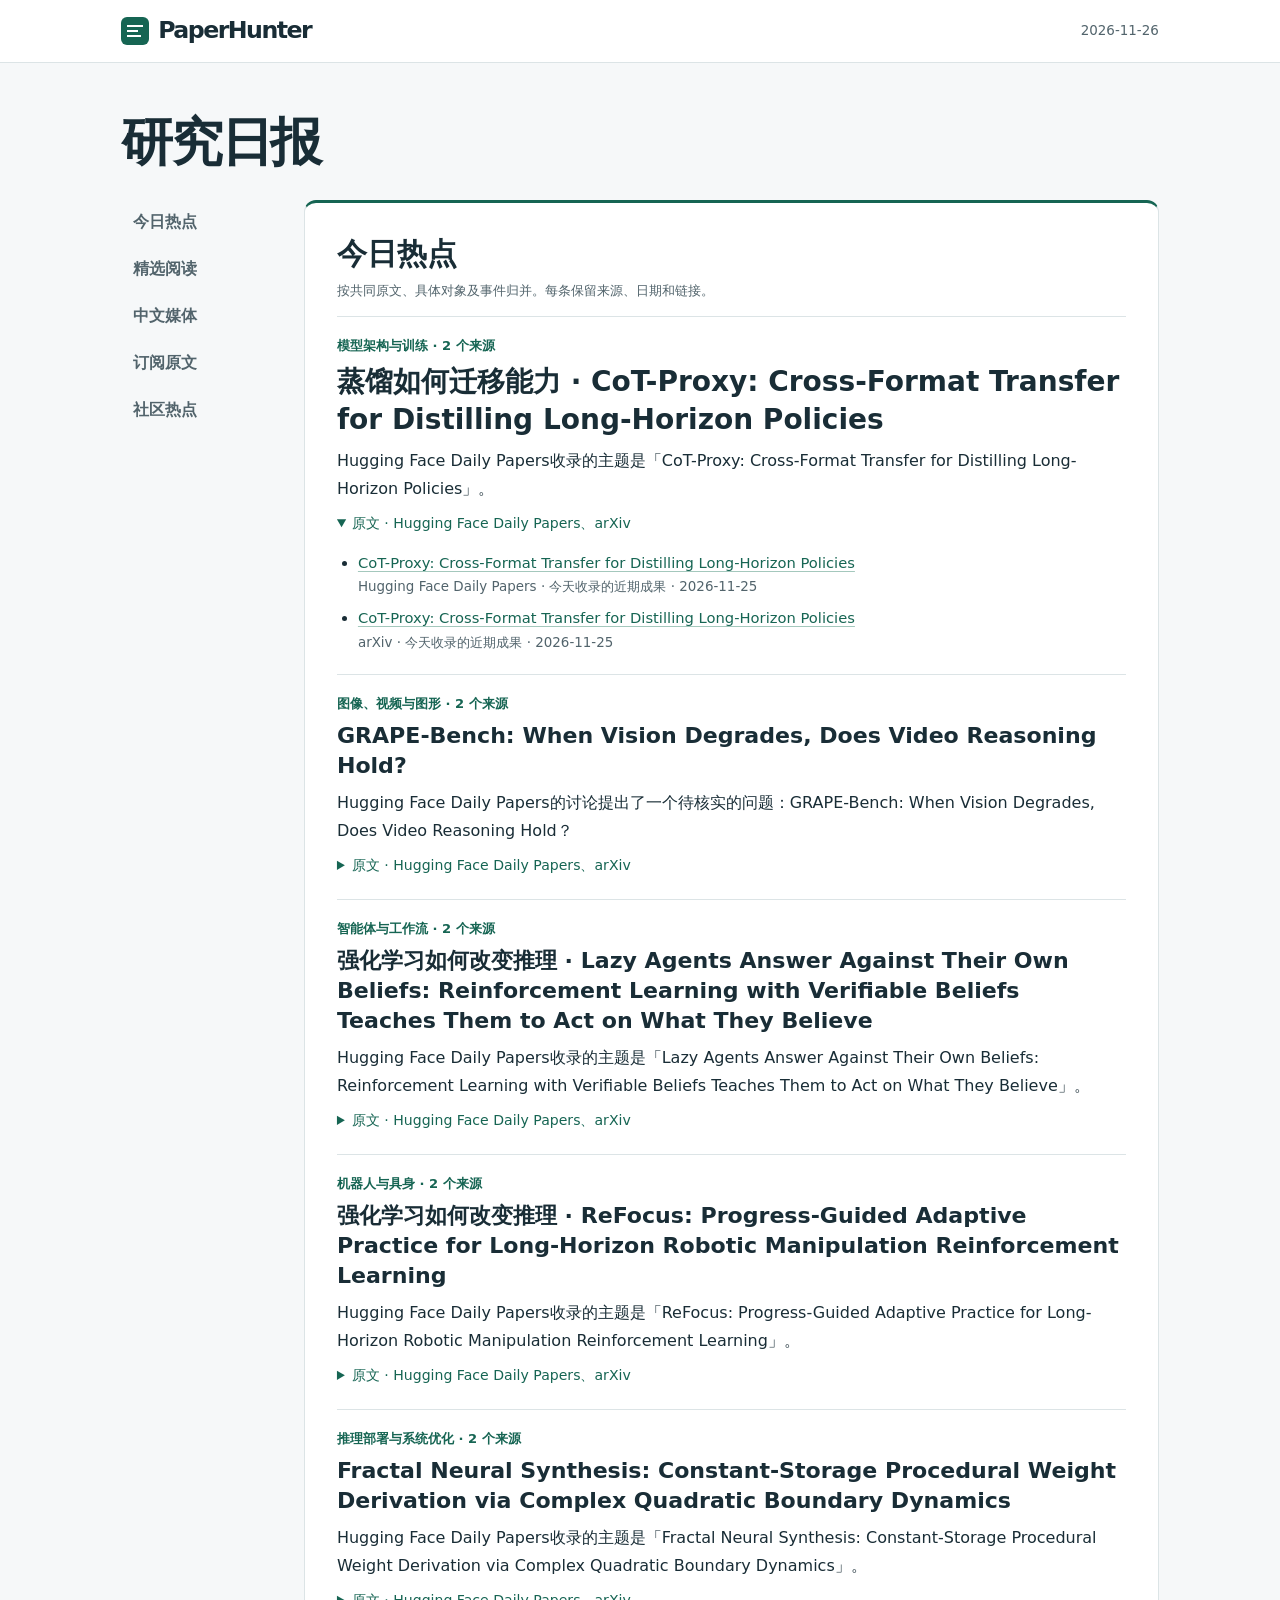
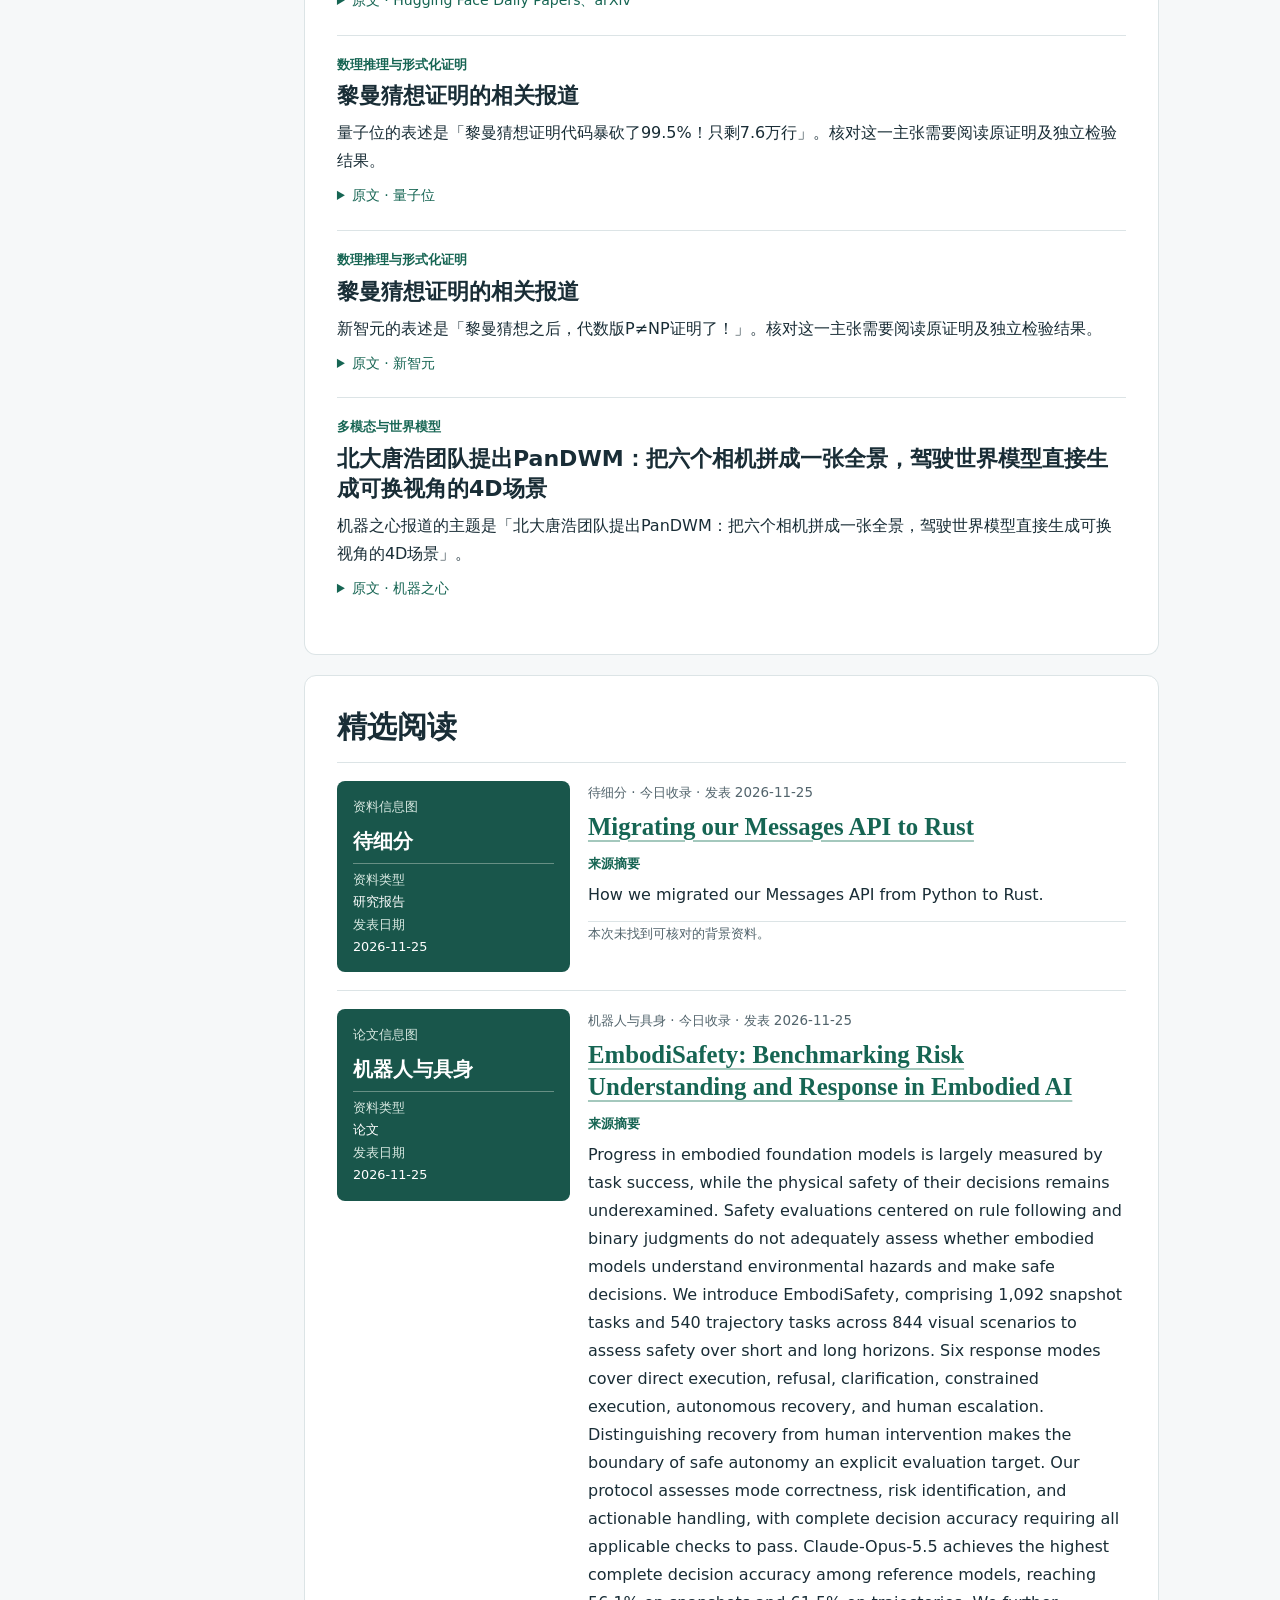
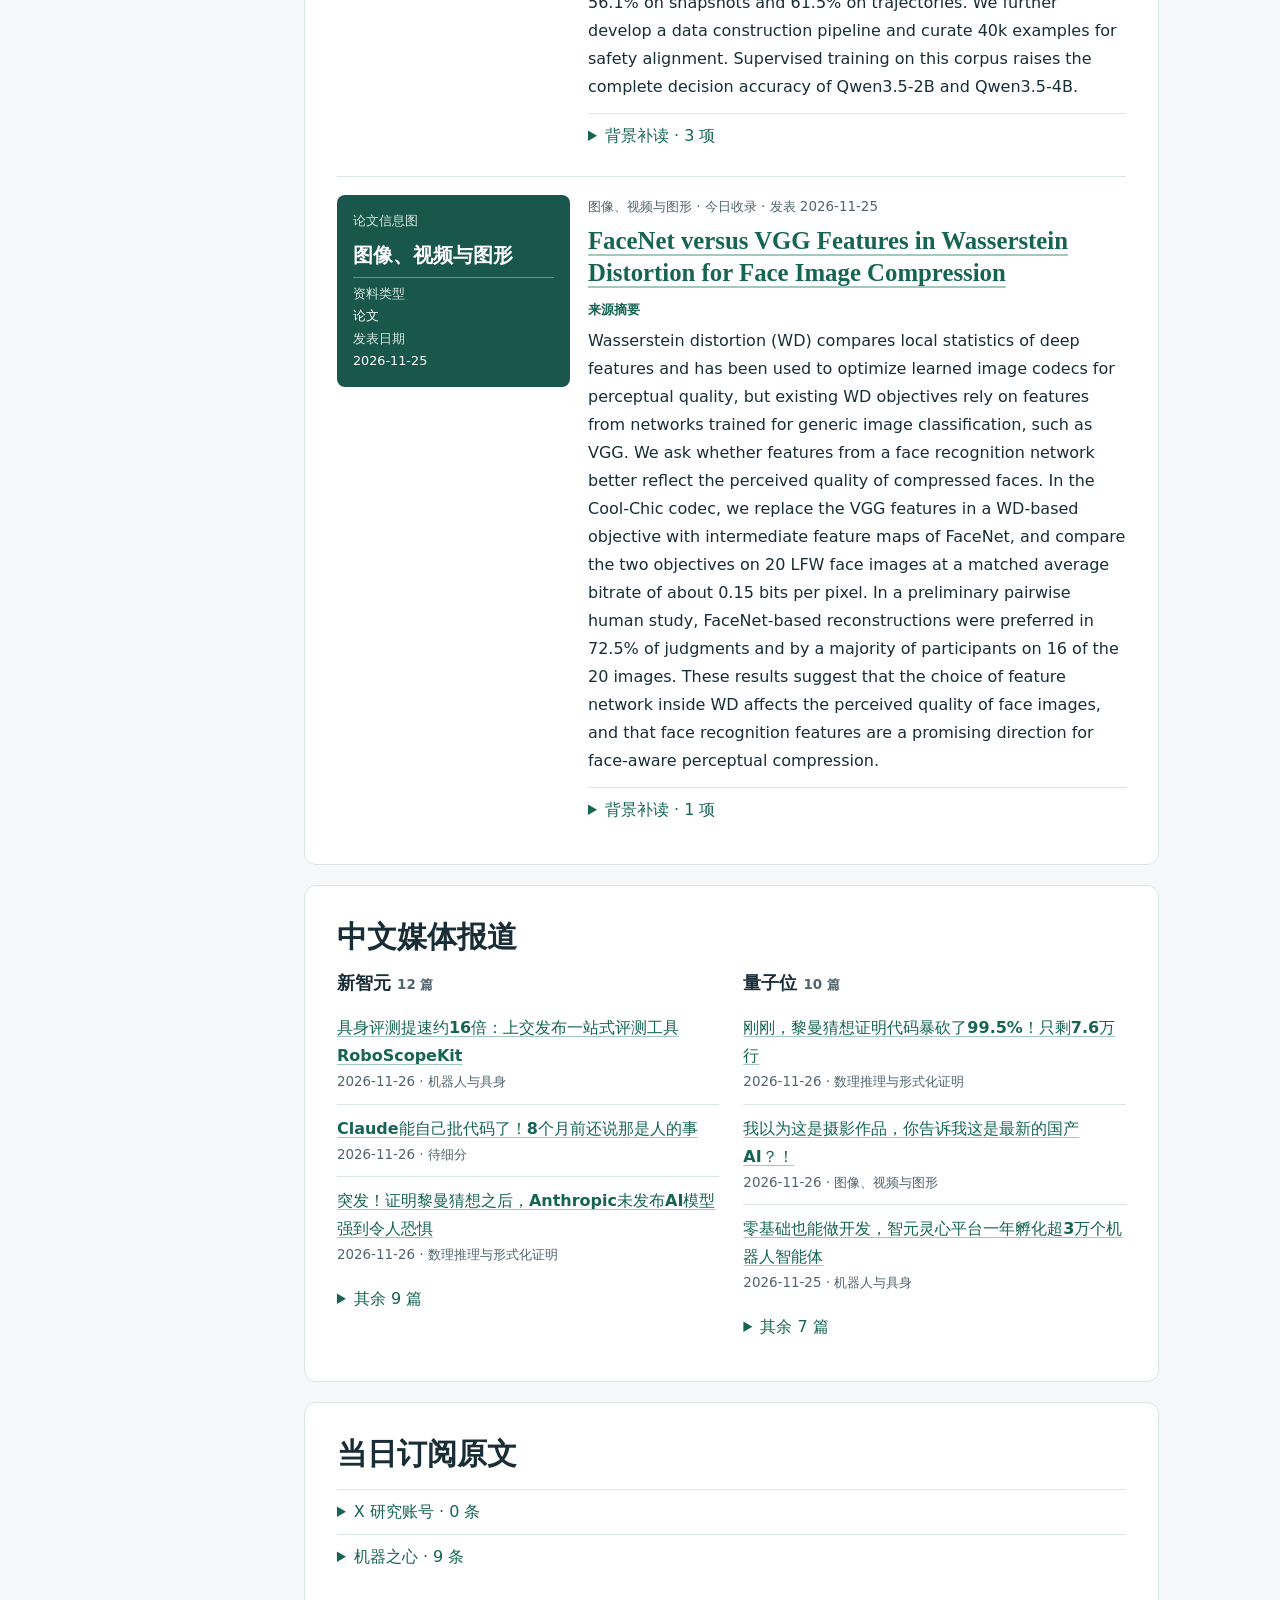
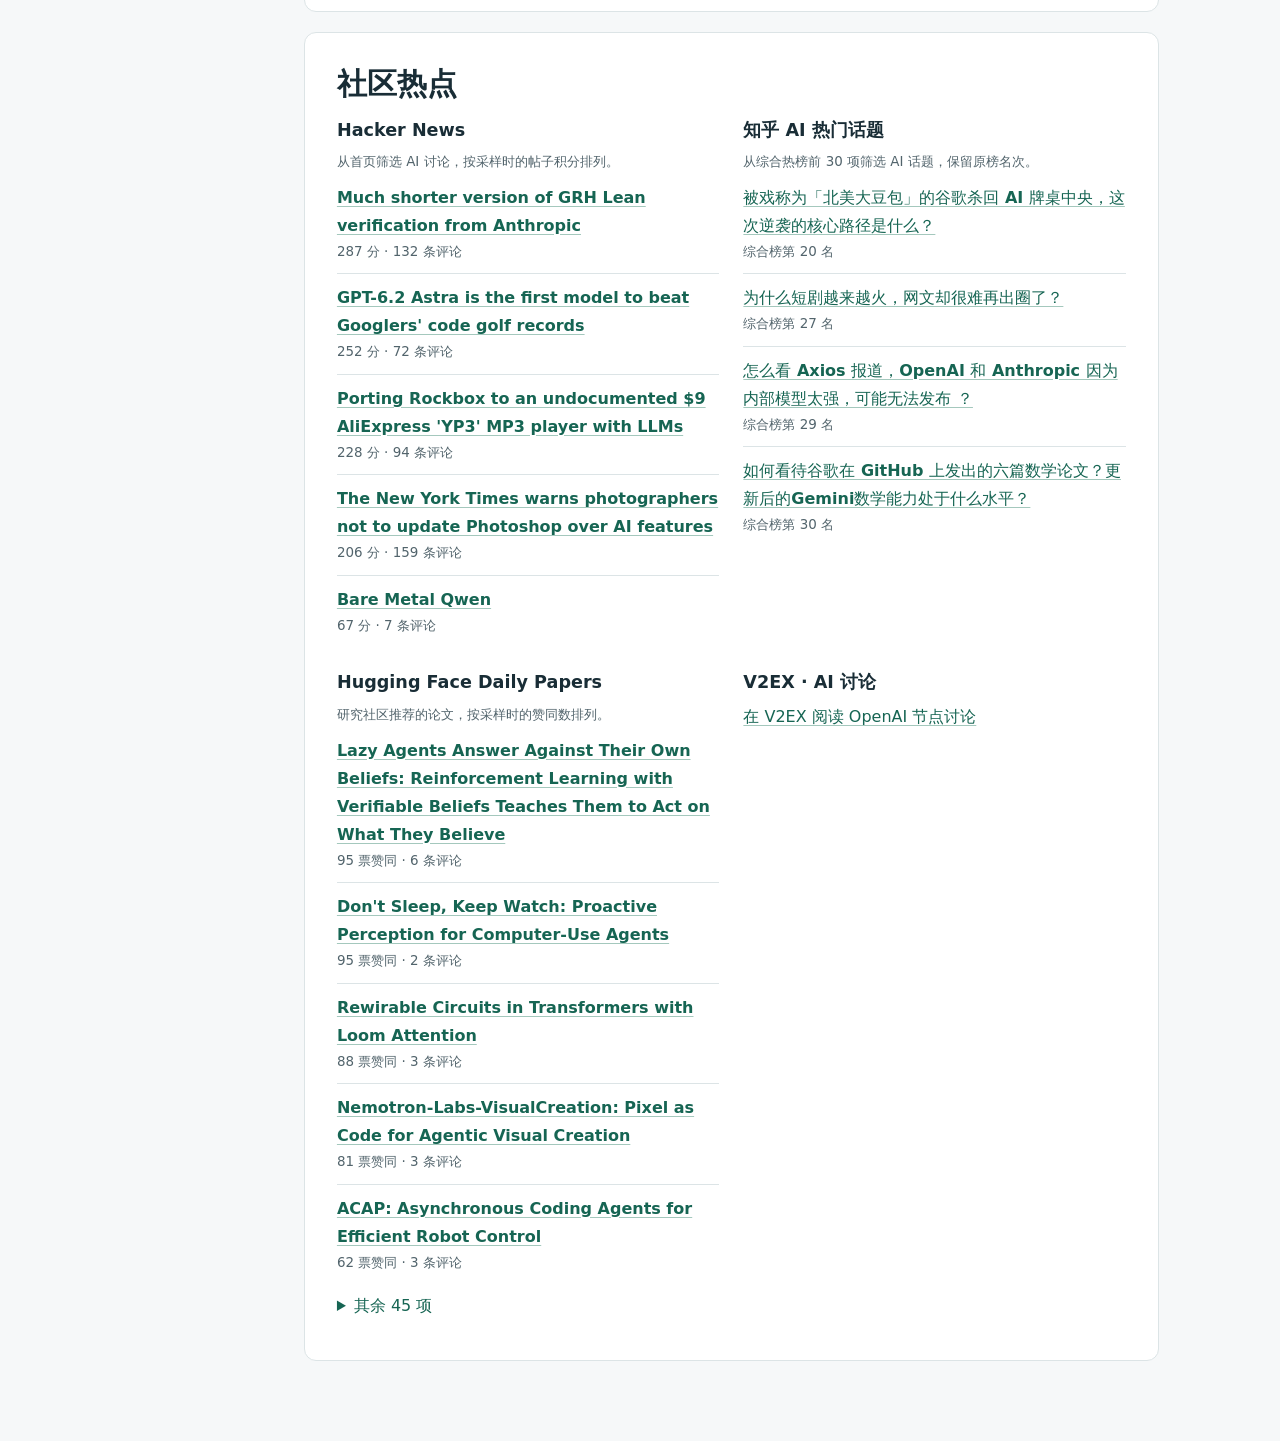
==== daily/2026-11-26.html @ a47c1499 "Publish PaperHunter research digest for 2026-11-26" ====
<!doctype html><html lang="zh-CN"><head><meta charset="utf-8">
<meta name="viewport" content="width=device-width,initial-scale=1"><meta name="paperhunter-edition" content="public-reader">
<meta name="referrer" content="no-referrer"><title>PaperHunter · 2026-11-26</title>
<style>
:root {
  color-scheme: light;
  --ink: #192d36;
  --muted: #52646c;
  --accent: #166553;
  --wash: #e5f3ed;
  --page: #f6f8f9;
  --line: #dce4e6;
  --serif: "Baskervville", Georgia, "Songti SC", SimSun, serif;
}
* { box-sizing: border-box; }
body { margin: 0; background: var(--page); color: var(--ink); font: 1rem/1.75 "DM Sans", system-ui, "Microsoft YaHei", sans-serif; }
.wrap { max-width: 1140px; margin: auto; padding-inline: clamp(16px,4vw,52px); }
.mast { background: #fff; border-bottom: 1px solid var(--line); }
.mast .wrap { display: flex; align-items: center; justify-content: space-between; gap: 14px; min-height: 62px; }
.mast b { display: flex; align-items: center; gap: 9px; font-size: 1.48rem; letter-spacing: -.065em; }
.mast b::before { content: ""; width: 28px; height: 28px; background:
  linear-gradient(white,white) 6px 8px/16px 2px no-repeat,
  linear-gradient(white,white) 6px 13px/11px 2px no-repeat,
  linear-gradient(white,white) 6px 18px/14px 2px no-repeat, var(--accent); border-radius: 6px; }
.mast time, .meta, figcaption { color: var(--muted); font-size: .84rem; }
.mast time { font-variant-numeric: tabular-nums; }
h1, h2, h3, p, figure, dl, dd { margin: 0; }
h1, h2, h3 { line-height: 1.35; overflow-wrap: anywhere; }
h1, h2 { font-family: var(--serif); }
h1 { margin-block: clamp(22px,3.5vw,46px) 22px; font-size: clamp(2.05rem,4.3vw,3.25rem); letter-spacing: -.045em; }
h2 { font-size: clamp(1.38rem,2.5vw,1.85rem); margin-bottom: 14px; }
h3 { font-size: 1.1rem; margin-bottom: 8px; }
a { color: var(--accent); text-decoration-color: #a4c8bd; text-underline-offset: .2em; overflow-wrap: anywhere; }
a:hover { color: #0d4639; text-decoration-color: currentColor; }
:focus-visible { outline: 3px solid var(--accent); outline-offset: 3px; }
.edition-layout { display: grid; grid-template-columns: 9.5rem minmax(0,1fr); gap: clamp(14px,2.4vw,32px); align-items: start; padding-bottom: 60px; }
nav { display: grid; position: sticky; top: 18px; gap: 3px; }
nav a { border-radius: 6px; color: var(--muted); padding: 8px 12px; text-decoration: none; font-weight: 600; }
nav a:hover, nav a:focus-visible { background: var(--wash); color: var(--accent); }
.edition-body { min-width: 0; }
section { margin-bottom: 20px; border: 1px solid var(--line); border-radius: 12px; background: #fff; padding: clamp(18px,3vw,32px); scroll-margin-top: 14px; }
.overview { border-top: 3px solid var(--accent); }
.overview > h2 { margin-bottom: 4px; }
.topic { border-top: 1px solid var(--line); padding-block: 18px 14px; }
.topic:first-of-type { margin-top: 14px; }
.topic h3 { font-size: clamp(1.10rem,2vw,1.38rem); }
.topic:first-of-type h3 { font-size: clamp(1.28rem,2.5vw,1.75rem); }
.topic-meta, .cap { color: var(--accent); font-size: .82rem; font-weight: 650; margin-bottom: 5px; }
.topic > p, .body { overflow-wrap: anywhere; }
.body { white-space: pre-line; }
details summary { color: var(--accent); cursor: pointer; padding: 8px 0; }
.event-originals summary { font-size: .88rem; }
.citations, .reading-guide ul { margin: 4px 0 0; padding-left: 21px; font-size: .92rem; }
.citations li { margin-block: 6px; }
.citations .meta, .channels li .meta, .press li .meta { display: block; }
.reference { font-size: .85em; font-weight: 650; }
.citations li:target { background: var(--wash); }
.analysis { background: #f0f7f4; padding: 16px 20px; border-radius: 8px; margin-top: 16px; }
.analysis .citations { border-top: 1px solid #d3e2db; margin-top: 12px; padding-top: 6px; }
.pick { display: grid; grid-template-columns: minmax(100px,.65fr) minmax(0,1.5fr); align-items: start; gap: 18px; padding-block: 18px; border-top: 1px solid var(--line); }
.pick:last-child { padding-bottom: 0; }
.pick h3 { font: 650 clamp(1.15rem,2.2vw,1.55rem)/1.3 var(--serif); margin: 6px 0 10px; }
.cover img { display: block; width: 100%; height: auto; max-height: 250px; object-fit: contain; background: var(--page); border-radius: 7px; }
.cover figcaption { margin-top: 4px; }
.fact-sheet { color: white; background: #19564b; padding: 14px 16px; border-radius: 8px; }
.fact-sheet strong { display: block; font-size: 1.25rem; line-height: 1.4; margin: 8px 0; }
.fact-sheet dl { border-top: 1px solid #678f84; padding-top: 5px; font-size: .8rem; }
.fact-sheet figcaption, .fact-sheet dt { color: #d7e8e1; }
.channels { display: grid; grid-template-columns: repeat(2,minmax(0,1fr)); gap: 24px; }
.channels ul, .press > details > ul { list-style: none; margin: 0; padding: 0; }
.channels li, .press > details li { padding: 10px 0; overflow-wrap: anywhere; border-bottom: 1px solid var(--line); }
.channels li:last-child, .press > details li:last-child { border: 0; }
.channels li a, .press > details li a { font-weight: 550; }
.press > details { border-top: 1px solid var(--line); }
.reading-guide, .guide-empty { border-top: 1px solid var(--line); margin-top: 12px; }
.reading-guide li p { color: var(--muted); }
@media (max-width: 760px) {
  .mast .wrap { min-height: 54px; }
  .edition-layout { display: block; }
  nav { position: static; display: flex; flex-wrap: wrap; gap: 1px 7px; margin-bottom: 16px; border-block: 1px solid var(--line); }
  nav a { padding: 10px 4px; font-size: .875rem; }
  section { margin-bottom: 14px; }
}
@media (max-width: 570px) {
  .pick, .channels { grid-template-columns: minmax(0,1fr); gap: 14px; }
  .pick { padding: 16px 0; }
  .event-originals summary, .press summary, .channels summary { padding-block: 11px; }
}
@media print {
  body, section { background: white; }
  nav { display: none; }
  .wrap { max-width: none; padding: 0; }
  .edition-layout { display: block; }
  section { border: 0; padding: 0; }
  .pick, .topic { break-inside: avoid; }
}
</style></head><body><header class="mast"><div class="wrap"><b>PaperHunter</b>
<time datetime="2026-11-26">2026-11-26</time></div></header>
<main class="wrap"><h1>研究日报</h1>
<div class="edition-layout"><nav aria-label="本期目录"><a href="#events">今日热点</a><a href="#picks">精选阅读</a><a href="#press">中文媒体</a><a href="#subscriptions">订阅原文</a><a href="#community">社区热点</a></nav><div class="edition-body">
<section class="overview" id="events"><h2>今日热点</h2><p class="meta">按共同原文、具体对象及事件归并。每条保留来源、日期和链接。</p><article class="topic"><p class="topic-meta">模型架构与训练 · 2 个来源</p><h3>蒸馏如何迁移能力 · CoT-Proxy: Cross-Format Transfer for Distilling Long-Horizon Policies</h3><p>Hugging Face Daily Papers收录的主题是「CoT-Proxy: Cross-Format Transfer for Distilling Long-Horizon Policies」。</p><details class="event-originals" open><summary>原文 · Hugging Face Daily Papers、arXiv</summary><ul class="citations"><li><a href="https://huggingface.co/papers/2611.33148" rel="noreferrer">CoT-Proxy: Cross-Format Transfer for Distilling Long-Horizon Policies</a> <span class="meta">Hugging Face Daily Papers · 今天收录的近期成果 · 2026-11-25</span></li><li><a href="https://arxiv.org/abs/2611.33148" rel="noreferrer">CoT-Proxy: Cross-Format Transfer for Distilling Long-Horizon Policies</a> <span class="meta">arXiv · 今天收录的近期成果 · 2026-11-25</span></li></ul></details></article><article class="topic"><p class="topic-meta">图像、视频与图形 · 2 个来源</p><h3>GRAPE-Bench: When Vision Degrades, Does Video Reasoning Hold?</h3><p>Hugging Face Daily Papers的讨论提出了一个待核实的问题：GRAPE-Bench: When Vision Degrades, Does Video Reasoning Hold？</p><details class="event-originals"><summary>原文 · Hugging Face Daily Papers、arXiv</summary><ul class="citations"><li><a href="https://huggingface.co/papers/2611.33020" rel="noreferrer">GRAPE-Bench: When Vision Degrades, Does Video Reasoning Hold?</a> <span class="meta">Hugging Face Daily Papers · 今天收录的近期成果 · 2026-11-25</span></li><li><a href="https://arxiv.org/abs/2611.33020" rel="noreferrer">GRAPE-Bench: When Vision Degrades, Does Video Reasoning Hold?</a> <span class="meta">arXiv · 今天收录的近期成果 · 2026-11-25</span></li></ul></details></article><article class="topic"><p class="topic-meta">智能体与工作流 · 2 个来源</p><h3>强化学习如何改变推理 · Lazy Agents Answer Against Their Own Beliefs: Reinforcement Learning with Verifiable Beliefs Teaches Them to Act on What They Believe</h3><p>Hugging Face Daily Papers收录的主题是「Lazy Agents Answer Against Their Own Beliefs: Reinforcement Learning with Verifiable Beliefs Teaches Them to Act on What They Believe」。</p><details class="event-originals"><summary>原文 · Hugging Face Daily Papers、arXiv</summary><ul class="citations"><li><a href="https://huggingface.co/papers/2611.32884" rel="noreferrer">Lazy Agents Answer Against Their Own Beliefs: Reinforcement Learning with Verifiable Beliefs Teaches Them to Act on What They Believe</a> <span class="meta">Hugging Face Daily Papers · 今天收录的近期成果 · 2026-11-25</span></li><li><a href="https://arxiv.org/abs/2611.32884" rel="noreferrer">Lazy Agents Answer Against Their Own Beliefs: Reinforcement Learning with Verifiable Beliefs Teaches Them to Act on What They Believe</a> <span class="meta">arXiv · 今天收录的近期成果 · 2026-11-25</span></li></ul></details></article><article class="topic"><p class="topic-meta">机器人与具身 · 2 个来源</p><h3>强化学习如何改变推理 · ReFocus: Progress-Guided Adaptive Practice for Long-Horizon Robotic Manipulation Reinforcement Learning</h3><p>Hugging Face Daily Papers收录的主题是「ReFocus: Progress-Guided Adaptive Practice for Long-Horizon Robotic Manipulation Reinforcement Learning」。</p><details class="event-originals"><summary>原文 · Hugging Face Daily Papers、arXiv</summary><ul class="citations"><li><a href="https://huggingface.co/papers/2611.32639" rel="noreferrer">ReFocus: Progress-Guided Adaptive Practice for Long-Horizon Robotic Manipulation Reinforcement Learning</a> <span class="meta">Hugging Face Daily Papers · 今天收录的近期成果 · 2026-11-25</span></li><li><a href="https://arxiv.org/abs/2611.32639" rel="noreferrer">ReFocus: Progress-Guided Adaptive Practice for Long-Horizon Robotic Manipulation Reinforcement Learning</a> <span class="meta">arXiv · 今天收录的近期成果 · 2026-11-25</span></li></ul></details></article><article class="topic"><p class="topic-meta">推理部署与系统优化 · 2 个来源</p><h3>Fractal Neural Synthesis: Constant-Storage Procedural Weight Derivation via Complex Quadratic Boundary Dynamics</h3><p>Hugging Face Daily Papers收录的主题是「Fractal Neural Synthesis: Constant-Storage Procedural Weight Derivation via Complex Quadratic Boundary Dynamics」。</p><details class="event-originals"><summary>原文 · Hugging Face Daily Papers、arXiv</summary><ul class="citations"><li><a href="https://huggingface.co/papers/2611.32393" rel="noreferrer">Fractal Neural Synthesis: Constant-Storage Procedural Weight Derivation via Complex Quadratic Boundary Dynamics</a> <span class="meta">Hugging Face Daily Papers · 今天收录的近期成果 · 2026-11-25</span></li><li><a href="https://arxiv.org/abs/2611.32393" rel="noreferrer">Fractal Neural Synthesis: Constant-Storage Procedural Weight Derivation via Complex Quadratic Boundary Dynamics</a> <span class="meta">arXiv · 今天收录的近期成果 · 2026-11-25</span></li></ul></details></article><article class="topic"><p class="topic-meta">数理推理与形式化证明</p><h3>黎曼猜想证明的相关报道</h3><p>量子位的表述是「黎曼猜想证明代码暴砍了99.5%！只剩7.6万行」。核对这一主张需要阅读原证明及独立检验结果。</p><details class="event-originals"><summary>原文 · 量子位</summary><ul class="citations"><li><a href="https://www.qbitai.com/2026/11/512819.html" rel="noreferrer">刚刚，黎曼猜想证明代码暴砍了99.5%！只剩7.6万行</a> <span class="meta">量子位 · 官网 RSS · 今天收录的近期报道 · 2026-11-26</span></li></ul></details></article><article class="topic"><p class="topic-meta">数理推理与形式化证明</p><h3>黎曼猜想证明的相关报道</h3><p>新智元的表述是「黎曼猜想之后，代数版P≠NP证明了！」。核对这一主张需要阅读原证明及独立检验结果。</p><details class="event-originals"><summary>原文 · 新智元</summary><ul class="citations"><li><a href="https://aiera.com.cn/asi-post.html?id=125372" rel="noreferrer">黎曼猜想之后，代数版P≠NP证明了！</a> <span class="meta">新智元 · 官网 RSS · 今天收录的近期报道 · 2026-11-26</span></li><li><a href="https://aiera.com.cn/asi-post.html?id=125356" rel="noreferrer">突发！证明黎曼猜想之后，Anthropic未发布AI模型强到令人恐惧</a> <span class="meta">新智元 · 官网 RSS · 今天收录的近期报道 · 2026-11-26</span></li></ul></details></article><article class="topic"><p class="topic-meta">多模态与世界模型</p><h3>北大唐浩团队提出PanDWM：把六个相机拼成一张全景，驾驶世界模型直接生成可换视角的4D场景</h3><p>机器之心报道的主题是「北大唐浩团队提出PanDWM：把六个相机拼成一张全景，驾驶世界模型直接生成可换视角的4D场景」。</p><details class="event-originals"><summary>原文 · 机器之心</summary><ul class="citations"><li><a href="https://www.jiqizhixin.com/articles/2026-11-25-9" rel="noreferrer">北大唐浩团队提出PanDWM：把六个相机拼成一张全景，驾驶世界模型直接生成可换视角的4D场景</a> <span class="meta">机器之心 · 官方 RSS · 今天采到的订阅 · 2026-11-25</span></li></ul></details></article></section><section class="picks" id="picks"><h2>精选阅读</h2><article class="pick"><figure class="fact-sheet"><figcaption>资料信息图</figcaption><strong>待细分</strong><dl><dt>资料类型</dt><dd>研究报告</dd><dt>发表日期</dt><dd>2026-11-25</dd></dl></figure><div><p class="meta">待细分 · 今日收录 · 发表 2026-11-25</p><h3><a href="https://www.anthropic.com/research/migrating-api-to-rust" rel="noreferrer">Migrating our Messages API to Rust</a></h3><p class="cap">来源摘要</p><p class="body">How we migrated our Messages API from Python to Rust.</p><p class="meta guide-empty">本次未找到可核对的背景资料。</p></div></article><article class="pick"><figure class="fact-sheet"><figcaption>论文信息图</figcaption><strong>机器人与具身</strong><dl><dt>资料类型</dt><dd>论文</dd><dt>发表日期</dt><dd>2026-11-25</dd></dl></figure><div><p class="meta">机器人与具身 · 今日收录 · 发表 2026-11-25</p><h3><a href="https://arxiv.org/abs/2611.33054" rel="noreferrer">EmbodiSafety: Benchmarking Risk Understanding and Response in Embodied AI</a></h3><p class="cap">来源摘要</p><p class="body">Progress in embodied foundation models is largely measured by task success, while the physical safety of their decisions remains underexamined. Safety evaluations centered on rule following and binary judgments do not adequately assess whether embodied models understand environmental hazards and make safe decisions. We introduce EmbodiSafety, comprising 1,092 snapshot tasks and 540 trajectory tasks across 844 visual scenarios to assess safety over short and long horizons. Six response modes cover direct execution, refusal, clarification, constrained execution, autonomous recovery, and human escalation. Distinguishing recovery from human intervention makes the boundary of safe autonomy an explicit evaluation target. Our protocol assesses mode correctness, risk identification, and actionable handling, with complete decision accuracy requiring all applicable checks to pass. Claude-Opus-5.5 achieves the highest complete decision accuracy among reference models, reaching 56.1% on snapshots and 61.5% on trajectories. We further develop a data construction pipeline and curate 40k examples for safety alignment. Supervised training on this corpus raises the complete decision accuracy of Qwen3.5-2B and Qwen3.5-4B.</p><details class="reading-guide"><summary>背景补读 · 3 项</summary><p>先从原文明确列出的资料读起。可用相同的研究问题对照其任务、方法和评测条件，再回到当前条目。</p><ul><li><span class="meta">原文参考 · arXiv · 原文文献表</span><br><a href="https://arxiv.org/abs/2603.14367" rel="noreferrer">HomeGuard: VLM-based embodied safeguard for identifying contextual risk in household task</a><p>作者在参考文献 [13] 中列出了这项工作。它与本文共同讨论embodied、risk，可对照两篇所用任务和评测条件。</p></li><li><span class="meta">原文参考 · arXiv · 原文文献表</span><br><a href="https://arxiv.org/abs/2509.25885" rel="noreferrer">SafeMind: benchmarking and mitigating safety risks in embodied LLM agents</a><p>作者在参考文献 [3] 中列出了这项工作。它与本文共同讨论benchmarking、embodied，可对照两篇所用任务和评测条件。</p></li><li><span class="meta">原文参考 · arXiv · 原文文献表</span><br><a href="https://arxiv.org/abs/2509.23690" rel="noreferrer">HomeSafeBench: benchmarking embodied vision-language models in free-exploration home safety inspection</a><p>作者在参考文献 [26] 中列出了这项工作。它与本文共同讨论benchmarking、embodied，可对照两篇所用任务和评测条件。</p></li></ul></details></div></article><article class="pick"><figure class="fact-sheet"><figcaption>论文信息图</figcaption><strong>图像、视频与图形</strong><dl><dt>资料类型</dt><dd>论文</dd><dt>发表日期</dt><dd>2026-11-25</dd></dl></figure><div><p class="meta">图像、视频与图形 · 今日收录 · 发表 2026-11-25</p><h3><a href="https://arxiv.org/abs/2611.32220" rel="noreferrer">FaceNet versus VGG Features in Wasserstein Distortion for Face Image Compression</a></h3><p class="cap">来源摘要</p><p class="body">Wasserstein distortion (WD) compares local statistics of deep features and has been used to optimize learned image codecs for perceptual quality, but existing WD objectives rely on features from networks trained for generic image classification, such as VGG. We ask whether features from a face recognition network better reflect the perceived quality of compressed faces. In the Cool-Chic codec, we replace the VGG features in a WD-based objective with intermediate feature maps of FaceNet, and compare the two objectives on 20 LFW face images at a matched average bitrate of about 0.15 bits per pixel. In a preliminary pairwise human study, FaceNet-based reconstructions were preferred in 72.5% of judgments and by a majority of participants on 16 of the 20 images. These results suggest that the choice of feature network inside WD affects the perceived quality of face images, and that face recognition features are a promising direction for face-aware perceptual compression.</p><details class="reading-guide"><summary>背景补读 · 1 项</summary><p>先从原文明确列出的资料读起。可用相同的研究问题对照其任务、方法和评测条件，再回到当前条目。</p><ul><li><span class="meta">原文参考 · arXiv · 原文文献表</span><br><a href="https://arxiv.org/abs/2605.02726" rel="noreferrer">Cool-chic 5.0: faster encoding and inter-feature entropy modeling for overfitted image compression</a><p>作者在参考文献 [19] 中列出了这项工作。它与本文共同讨论compression、image，可对照两篇所用任务和评测条件。</p></li></ul></details></div></article></section><section id="press"><h2>中文媒体报道</h2><div class="channels press"><div><h3>新智元 <small class="meta">12 篇</small></h3><ul><li><a href="https://aiera.com.cn/asi-post.html?id=125285" rel="noreferrer">具身评测提速约16倍：上交发布一站式评测工具RoboScopeKit</a><small class="meta">2026-11-26 · 机器人与具身</small></li><li><a href="https://aiera.com.cn/asi-post.html?id=125318" rel="noreferrer">Claude能自己批代码了！8个月前还说那是人的事</a><small class="meta">2026-11-26 · 待细分</small></li><li><a href="https://aiera.com.cn/asi-post.html?id=125356" rel="noreferrer">突发！证明黎曼猜想之后，Anthropic未发布AI模型强到令人恐惧</a><small class="meta">2026-11-26 · 数理推理与形式化证明</small></li></ul><details><summary>其余 9 篇</summary><ul><li><a href="https://aiera.com.cn/asi-post.html?id=125245" rel="noreferrer">Gemini 4 Neon登顶LiveBench！长流程榜甩开Claude和GPT</a><small class="meta">2026-11-26 · 待细分</small></li><li><a href="https://aiera.com.cn/asi-post.html?id=125336" rel="noreferrer">Claude也能用摇杆操控了！一台小街机通吃9大Agent</a><small class="meta">2026-11-26 · 智能体与工作流</small></li><li><a href="https://aiera.com.cn/asi-post.html?id=120096" rel="noreferrer">爆肝实测四大国产AI神器！7大变态考题，逼出最野导演</a><small class="meta">2026-11-26 · 待细分</small></li><li><a href="https://aiera.com.cn/asi-post.html?id=125372" rel="noreferrer">黎曼猜想之后，代数版P≠NP证明了！</a><small class="meta">2026-11-26 · 数理推理与形式化证明</small></li><li><a href="https://aiera.com.cn/asi-post.html?id=125268" rel="noreferrer">神秘模型突降热搜！一夜爆火HungerG，到底是谁？</a><small class="meta">2026-11-26 · 待细分</small></li><li><a href="https://aiera.com.cn/asi-post.html?id=125338" rel="noreferrer">史上最大IPO，4天破发！Anthropic比首日开盘一度跌三成</a><small class="meta">2026-11-26 · 资本市场与投融资</small></li><li><a href="https://aiera.com.cn/asi-post.html?id=125311" rel="noreferrer">中国AI视频新王诞生！4800亿参数登顶全球，一折价格还要开源</a><small class="meta">2026-11-26 · 产品、价格与使用体验</small></li><li><a href="https://aiera.com.cn/asi-post.html?id=125213" rel="noreferrer">蚂蚁发布医疗AI安全防护模型LingSante MedGuard，开放风险评测数据集</a><small class="meta">2026-11-25 · 生命科学与医疗</small></li><li><a href="https://aiera.com.cn/asi-post.html?id=125232" rel="noreferrer">豆包工作这波更新，我给满分！一大波实测来了</a><small class="meta">2026-11-25 · 待细分</small></li></ul></details></div><div><h3>量子位 <small class="meta">10 篇</small></h3><ul><li><a href="https://www.qbitai.com/2026/11/512819.html" rel="noreferrer">刚刚，黎曼猜想证明代码暴砍了99.5%！只剩7.6万行</a><small class="meta">2026-11-26 · 数理推理与形式化证明</small></li><li><a href="https://www.qbitai.com/2026/11/512748.html" rel="noreferrer">我以为这是摄影作品，你告诉我这是最新的国产AI？！</a><small class="meta">2026-11-26 · 图像、视频与图形</small></li><li><a href="https://www.qbitai.com/2026/11/512715.html" rel="noreferrer">零基础也能做开发，智元灵心平台一年孵化超3万个机器人智能体</a><small class="meta">2026-11-25 · 机器人与具身</small></li></ul><details><summary>其余 7 篇</summary><ul><li><a href="https://www.qbitai.com/2026/11/512565.html" rel="noreferrer">9400万参数硬刚50亿，权重显存直降98%！Loop架构被这家中国团队玩明白了</a><small class="meta">2026-11-25 · 芯片、算力与基础设施</small></li><li><a href="https://www.qbitai.com/2026/11/512727.html" rel="noreferrer">丢个故事就行！直出15分钟AI短片，家里二舅也能上手</a><small class="meta">2026-11-25 · 待细分</small></li><li><a href="https://www.qbitai.com/2026/11/512538.html" rel="noreferrer">Anthropic还藏着2个最强模型…</a><small class="meta">2026-11-25 · 待细分</small></li><li><a href="https://www.qbitai.com/2026/11/512582.html" rel="noreferrer">算力唤醒真实世界：九章云极发布物理AI工厂与生态开放计划</a><small class="meta">2026-11-25 · 芯片、算力与基础设施</small></li><li><a href="https://www.qbitai.com/2026/11/512683.html" rel="noreferrer">逐际动⼒与商汤⼤装置达成合作，以高质量算力全⾯⽀撑机器⼈仿真训练与测试</a><small class="meta">2026-11-25 · 芯片、算力与基础设施</small></li><li><a href="https://www.qbitai.com/2026/11/512532.html" rel="noreferrer">完整议程！第二十一届中国IDC产业年度大典（IDCC2026）</a><small class="meta">2026-11-25 · 待细分</small></li><li><a href="https://www.qbitai.com/2026/11/512515.html" rel="noreferrer">A社Tibo被曝加盟OpenAI！上市前离职三人组异地团圆</a><small class="meta">2026-11-25 · 资本市场与投融资</small></li></ul></details></div></div></section><section class="press" id="subscriptions"><h2>当日订阅原文</h2><details><summary>X 研究账号 · 0 条</summary><p class="meta">采样于北京时间 10:14。</p><ul></ul></details><details><summary>机器之心 · 9 条</summary><p class="meta">采样于北京时间 10:14。</p><ul><li><a href="https://www.jiqizhixin.com/articles/2026-11-25-11" rel="noreferrer">全链路任务对齐，浙江人形升级 NAVIAI 工业作业能力</a><small class="meta">2026-11-25 · 机器人与具身</small></li><li><a href="https://www.jiqizhixin.com/articles/2026-11-25-10" rel="noreferrer">Karpathy提出的LLM Wiki，中国公司做出来了！lumimax八项公开基准测试全线领先</a><small class="meta">2026-11-25 · 评测与可靠性</small></li><li><a href="https://www.jiqizhixin.com/articles/2026-11-25-9" rel="noreferrer">北大唐浩团队提出PanDWM：把六个相机拼成一张全景，驾驶世界模型直接生成可换视角的4D场景</a><small class="meta">2026-11-25 · 多模态与世界模型</small></li><li><a href="https://www.jiqizhixin.com/articles/2026-11-25-8" rel="noreferrer">OceanBase AI数据大会共识：AI要进核心业务，先盘活企业私有数据</a><small class="meta">2026-11-25 · 会议、活动与访谈</small></li><li><a href="https://www.jiqizhixin.com/articles/2026-11-25-7" rel="noreferrer">华人计算机视觉泰斗、港科大权龙再创业！携手马尔奖得主与数十位00后海内外名校博士生，押注空间物理AI</a><small class="meta">2026-11-25 · 企业战略与人才</small></li><li><a href="https://www.jiqizhixin.com/articles/2026-11-25-6" rel="noreferrer">Infrathon：迈向RSI，首个Long Horizon AI Infra优化Benchmark</a><small class="meta">2026-11-25 · 评测与可靠性</small></li><li><a href="https://www.jiqizhixin.com/articles/2026-11-25-5" rel="noreferrer">曾负责 Grok 大规模推理基础设施，马斯克旗下 xAI 前核心成员回归中科大</a><small class="meta">2026-11-25 · 统计学习与优化</small></li><li><a href="https://www.jiqizhixin.com/articles/2026-11-25-4" rel="noreferrer">通用大模型已经杀进来了，具身智能靠「微调续命」还能撑多久？</a><small class="meta">2026-11-25 · 机器人与具身</small></li><li><a href="https://www.jiqizhixin.com/articles/2026-11-25-3" rel="noreferrer">不再一味堆参数：General Looped Model向计算深度要智能</a><small class="meta">2026-11-25 · 待细分</small></li></ul></details></section><section class="community" id="community"><h2>社区热点</h2><div class="channels"><div><h3>Hacker News</h3><p class="meta">从首页筛选 AI 讨论，按采样时的帖子积分排列。</p><ul><li><a href="https://news.ycombinator.com/item?id=50648050" rel="noreferrer">Much shorter version of GRH Lean verification from Anthropic</a> <span class="meta">287 分 · 132 条评论</span></li><li><a href="https://news.ycombinator.com/item?id=50601280" rel="noreferrer">GPT-6.2 Astra is the first model to beat Googlers&#x27; code golf records</a> <span class="meta">252 分 · 72 条评论</span></li><li><a href="https://news.ycombinator.com/item?id=50624446" rel="noreferrer">Porting Rockbox to an undocumented $9 AliExpress &#x27;YP3&#x27; MP3 player with LLMs</a> <span class="meta">228 分 · 94 条评论</span></li><li><a href="https://news.ycombinator.com/item?id=50647673" rel="noreferrer">The New York Times warns photographers not to update Photoshop over AI features</a> <span class="meta">206 分 · 159 条评论</span></li><li><a href="https://news.ycombinator.com/item?id=50648365" rel="noreferrer">Bare Metal Qwen</a> <span class="meta">67 分 · 7 条评论</span></li></ul></div><div><h3>知乎 AI 热门话题</h3><p class="meta">从综合热榜前 30 项筛选 AI 话题，保留原榜名次。</p><ul><li><a href="https://www.zhihu.com/question/2106715996711142004" rel="noreferrer">被戏称为「北美大豆包」的谷歌杀回 AI 牌桌中央，这次逆袭的核心路径是什么？</a> <span class="meta">综合榜第 20 名</span></li><li><a href="https://www.zhihu.com/question/2094135356660752573" rel="noreferrer">为什么短剧越来越火，网文却很难再出圈了？</a> <span class="meta">综合榜第 27 名</span></li><li><a href="https://www.zhihu.com/question/2108663109493715917" rel="noreferrer">怎么看 Axios 报道，OpenAI 和 Anthropic 因为内部模型太强，可能无法发布 ？</a> <span class="meta">综合榜第 29 名</span></li><li><a href="https://www.zhihu.com/question/2109042588002907107" rel="noreferrer">如何看待谷歌在 GitHub 上发出的六篇数学论文？更新后的Gemini数学能力处于什么水平？</a> <span class="meta">综合榜第 30 名</span></li></ul></div><div><h3>Hugging Face Daily Papers</h3><p class="meta">研究社区推荐的论文，按采样时的赞同数排列。</p><ul><li><a href="https://huggingface.co/papers/2611.32884" rel="noreferrer">Lazy Agents Answer Against Their Own Beliefs: Reinforcement Learning with Verifiable Beliefs Teaches Them to Act on What They Believe</a> <span class="meta">95 票赞同 · 6 条评论</span></li><li><a href="https://huggingface.co/papers/2611.28947" rel="noreferrer">Don&#x27;t Sleep, Keep Watch: Proactive Perception for Computer-Use Agents</a> <span class="meta">95 票赞同 · 2 条评论</span></li><li><a href="https://huggingface.co/papers/2611.30634" rel="noreferrer">Rewirable Circuits in Transformers with Loom Attention</a> <span class="meta">88 票赞同 · 3 条评论</span></li><li><a href="https://huggingface.co/papers/2611.31358" rel="noreferrer">Nemotron-Labs-VisualCreation: Pixel as Code for Agentic Visual Creation</a> <span class="meta">81 票赞同 · 3 条评论</span></li><li><a href="https://huggingface.co/papers/2611.31205" rel="noreferrer">ACAP: Asynchronous Coding Agents for Efficient Robot Control</a> <span class="meta">62 票赞同 · 3 条评论</span></li></ul><details><summary>其余 45 项</summary><ul><li><a href="https://huggingface.co/papers/2611.30962" rel="noreferrer">Self-Evolving Evaluation Environments for Computer-Use Agents</a> <span class="meta">47 票赞同 · 2 条评论</span></li><li><a href="https://huggingface.co/papers/2611.25509" rel="noreferrer">LingSante MedGuard Technical Report</a> <span class="meta">34 票赞同 · 2 条评论</span></li><li><a href="https://huggingface.co/papers/2611.32554" rel="noreferrer">PartAgent: Agentic 3D Part Segmentation via Expert Integration and Closed-Loop Refinement</a> <span class="meta">33 票赞同 · 3 条评论</span></li><li><a href="https://huggingface.co/papers/2611.33010" rel="noreferrer">Embodied AI Fails the Mirror Test: How a Simple Mirror Breaks Robot Policies</a> <span class="meta">28 票赞同 · 2 条评论</span></li><li><a href="https://huggingface.co/papers/2611.25848" rel="noreferrer">Interpretable Prototype-Conditioned Adaptation for Weather Forecasting</a> <span class="meta">23 票赞同 · 4 条评论</span></li><li><a href="https://huggingface.co/papers/2611.32183" rel="noreferrer">ThinkMorph-SSL: Scaling Interleaved Multimodal Reasoning with Pretext Tasks</a> <span class="meta">21 票赞同 · 2 条评论</span></li><li><a href="https://huggingface.co/papers/2611.32649" rel="noreferrer">ICLWorld: Benchmarking In-Context Learning of Agents from Digital to Physical Worlds</a> <span class="meta">20 票赞同 · 2 条评论</span></li><li><a href="https://huggingface.co/papers/2611.32736" rel="noreferrer">Qwen-Image-HD: Autoregressive Diffusion for High Definition Image Generation</a> <span class="meta">20 票赞同 · 1 条评论</span></li><li><a href="https://huggingface.co/papers/2611.28719" rel="noreferrer">KMed-31B Technical Report</a> <span class="meta">19 票赞同 · 2 条评论</span></li><li><a href="https://huggingface.co/papers/2611.33148" rel="noreferrer">CoT-Proxy: Cross-Format Transfer for Distilling Long-Horizon Policies</a> <span class="meta">14 票赞同 · 2 条评论</span></li><li><a href="https://huggingface.co/papers/2611.30986" rel="noreferrer">Reinforcing Diffusion Models by Instantaneous Trajectory Distribution Matching</a> <span class="meta">14 票赞同 · 2 条评论</span></li><li><a href="https://huggingface.co/papers/2611.32462" rel="noreferrer">MAGPIE: Agentic Multi-Reference Image Generation via Executable Scene Construction</a> <span class="meta">13 票赞同 · 2 条评论</span></li><li><a href="https://huggingface.co/papers/2611.31184" rel="noreferrer">On-Policy Codec Distillation for Efficient All-in-One Video Generation</a> <span class="meta">12 票赞同 · 2 条评论</span></li><li><a href="https://huggingface.co/papers/2611.32973" rel="noreferrer">SpecEngineeringBench: Evaluating Coding Agents as Autonomous Specification Engineers</a> <span class="meta">11 票赞同 · 4 条评论</span></li><li><a href="https://huggingface.co/papers/2611.31974" rel="noreferrer">Coding4Games: Can Modern Coding Agents Play Modern Video Games?</a> <span class="meta">10 票赞同 · 2 条评论</span></li><li><a href="https://huggingface.co/papers/2611.32617" rel="noreferrer">VenusOCR2.0: Towards Efficient and Effective Document Parsing</a> <span class="meta">9 票赞同 · 3 条评论</span></li><li><a href="https://huggingface.co/papers/2611.32067" rel="noreferrer">LoopDVR: Looped Transformer for Efficient Dense Visual Recognition</a> <span class="meta">9 票赞同 · 2 条评论</span></li><li><a href="https://huggingface.co/papers/2510.22622" rel="noreferrer">Mega-MMDF and DeepfakeBench-MM: Benchmarking Multimodal Deepfake Detection Across Diverse Forgery Pipelines</a> <span class="meta">8 票赞同 · 2 条评论</span></li><li><a href="https://huggingface.co/papers/2611.32820" rel="noreferrer">Residual Guidance for Real-Time Interactive Video Generation</a> <span class="meta">8 票赞同 · 2 条评论</span></li><li><a href="https://huggingface.co/papers/2611.32782" rel="noreferrer">Measuring Layer-wise Intrinsic Dimensionality of FFNs in LLMs via PCA</a> <span class="meta">7 票赞同 · 2 条评论</span></li><li><a href="https://huggingface.co/papers/2611.29389" rel="noreferrer">PINE: Point, Instance and Normal Estimation in One-Step Diffusion Model</a> <span class="meta">6 票赞同 · 2 条评论</span></li><li><a href="https://huggingface.co/papers/2611.31977" rel="noreferrer">Distill to Loop: Turning Pretrained Diffusion Transformers into Looped Models with Adjustable Depth</a> <span class="meta">4 票赞同 · 2 条评论</span></li><li><a href="https://huggingface.co/papers/2611.31752" rel="noreferrer">Separating Measurement Failures from Defence Failures in Split Language-Model Privacy</a> <span class="meta">4 票赞同 · 2 条评论</span></li><li><a href="https://huggingface.co/papers/2611.33020" rel="noreferrer">GRAPE-Bench: When Vision Degrades, Does Video Reasoning Hold?</a> <span class="meta">4 票赞同 · 2 条评论</span></li><li><a href="https://huggingface.co/papers/2611.31466" rel="noreferrer">AdProducer: Towards Agentic Advertising Video Generation</a> <span class="meta">4 票赞同 · 2 条评论</span></li><li><a href="https://huggingface.co/papers/2611.32094" rel="noreferrer">Clinical3D-Bench: Evaluating and Improving Spatial Intelligence of Multimodal LLMs in Hospital Environments</a> <span class="meta">4 票赞同 · 2 条评论</span></li><li><a href="https://huggingface.co/papers/2611.32816" rel="noreferrer">SpatialArena: Where Do Geometric Foundation Models Stand?</a> <span class="meta">3 票赞同 · 3 条评论</span></li><li><a href="https://huggingface.co/papers/2611.32918" rel="noreferrer">InstructReplay: Replaying Assistant Turns to Preserve General Behavior During Factual Fine-Tuning</a> <span class="meta">3 票赞同 · 3 条评论</span></li><li><a href="https://huggingface.co/papers/2611.30488" rel="noreferrer">Do learned image captioning metrics generalize? Auditing duplicated samples in human-judgment benchmarks</a> <span class="meta">3 票赞同 · 3 条评论</span></li><li><a href="https://huggingface.co/papers/2611.29547" rel="noreferrer">Align the Pair, Not the Sample: Representation Alignment for Faster and Better One-Step Generato</a> <span class="meta">3 票赞同 · 2 条评论</span></li><li><a href="https://huggingface.co/papers/2611.29150" rel="noreferrer">Can an Agent Trust Its Own Zoom? Cross-Magnification Provenance Verification for Whole-Slide Images</a> <span class="meta">3 票赞同 · 2 条评论</span></li><li><a href="https://huggingface.co/papers/2611.30017" rel="noreferrer">OWE-Bench: A long-horizon benchmark for measuring real-world engineering</a> <span class="meta">2 票赞同 · 2 条评论</span></li><li><a href="https://huggingface.co/papers/2611.30963" rel="noreferrer">Foresight Forcing: Learning Spatial Foresight for Robotic Manipulation</a> <span class="meta">2 票赞同 · 2 条评论</span></li><li><a href="https://huggingface.co/papers/2611.32423" rel="noreferrer">Factorized Context Attention: From Emulated to Native Grid Probing</a> <span class="meta">2 票赞同 · 2 条评论</span></li><li><a href="https://huggingface.co/papers/2611.32199" rel="noreferrer">Steerable by Design: Conditional Pretraining for Robust Control of Language Models</a> <span class="meta">1 票赞同 · 1 条评论</span></li><li><a href="https://huggingface.co/papers/2611.30564" rel="noreferrer">Seeing Is Locating: Spatial Awareness and Geographic Bias in Decision Language Models</a> <span class="meta">1 票赞同 · 1 条评论</span></li><li><a href="https://huggingface.co/papers/2611.32393" rel="noreferrer">Fractal Neural Synthesis: Constant-Storage Procedural Weight Derivation via Complex Quadratic Boundary Dynamics</a> <span class="meta">1 票赞同 · 2 条评论</span></li><li><a href="https://huggingface.co/papers/2611.25946" rel="noreferrer">Point Dynamics as Proxy for Robotic World Models</a> <span class="meta">1 票赞同 · 2 条评论</span></li><li><a href="https://huggingface.co/papers/2611.31129" rel="noreferrer">FATCAT: Fault Injection Attacks Targeting Chip-level Alignment</a> <span class="meta">1 票赞同 · 2 条评论</span></li><li><a href="https://huggingface.co/papers/2611.31258" rel="noreferrer">RECAP: Training Long-horizon LLM Agents with Context Compaction</a> <span class="meta">1 票赞同 · 3 条评论</span></li><li><a href="https://huggingface.co/papers/2611.31442" rel="noreferrer">Small Learned Projections for Semantic-Reversal-Aware Retrieval with Spectral Acceleration: A Four-Domain Empirical Study</a> <span class="meta">1 票赞同 · 2 条评论</span></li><li><a href="https://huggingface.co/papers/2611.32639" rel="noreferrer">ReFocus: Progress-Guided Adaptive Practice for Long-Horizon Robotic Manipulation Reinforcement Learning</a> <span class="meta">1 票赞同 · 2 条评论</span></li><li><a href="https://huggingface.co/papers/2611.31766" rel="noreferrer">RoMo Hands: A Large Scale Richly Organized Text to Hand Motion Dataset</a> <span class="meta">1 票赞同 · 2 条评论</span></li><li><a href="https://huggingface.co/papers/2611.32351" rel="noreferrer">LookAnything: A Foundation Model for Holistic Gaze Following</a> <span class="meta">0 票赞同 · 1 条评论</span></li><li><a href="https://huggingface.co/papers/2611.27404" rel="noreferrer">Degradation of Language Models under Controlled Load: Synchronization, Rule Execution and Misfires on the Background</a> <span class="meta">0 票赞同 · 2 条评论</span></li></ul></details></div><div><h3>V2EX · AI 讨论</h3><p><a href="https://www.v2ex.com/go/openai" rel="noreferrer">在 V2EX 阅读 OpenAI 节点讨论</a></p></div></div></section></div></div></main></body></html>
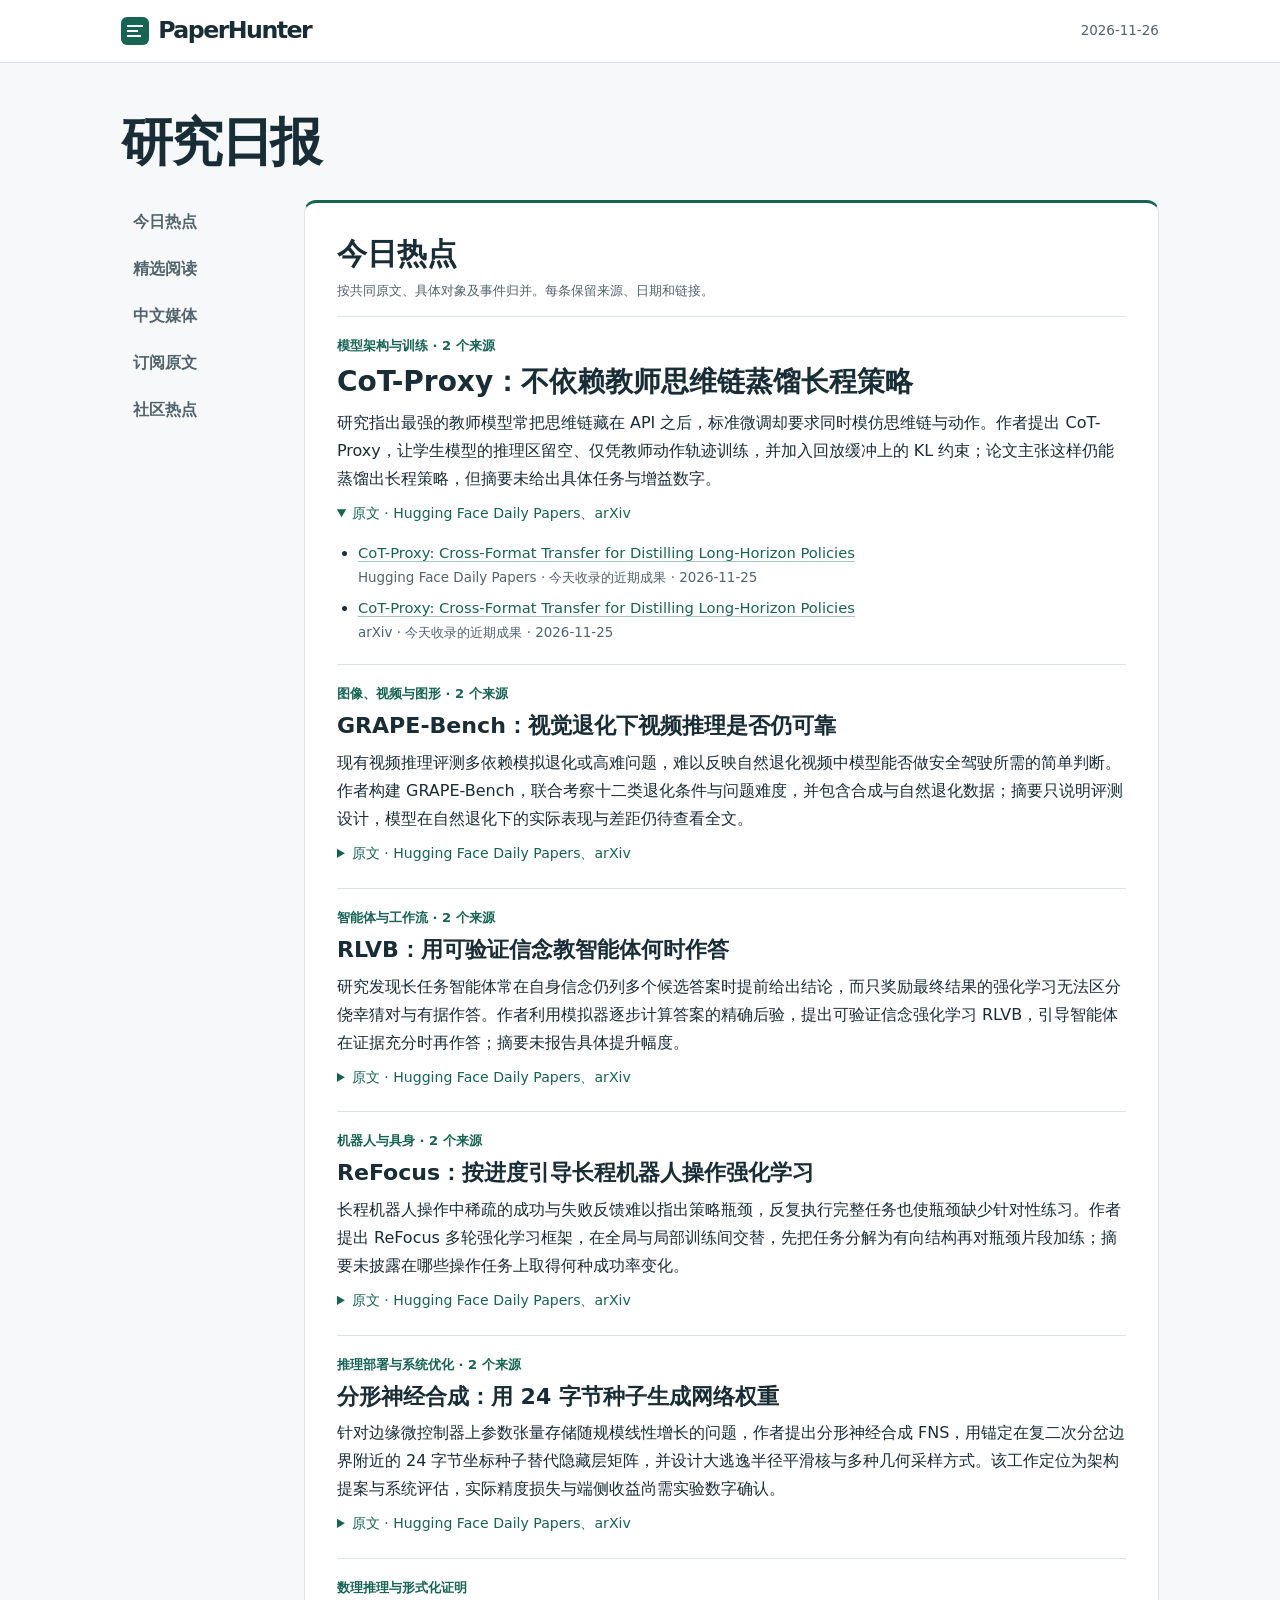
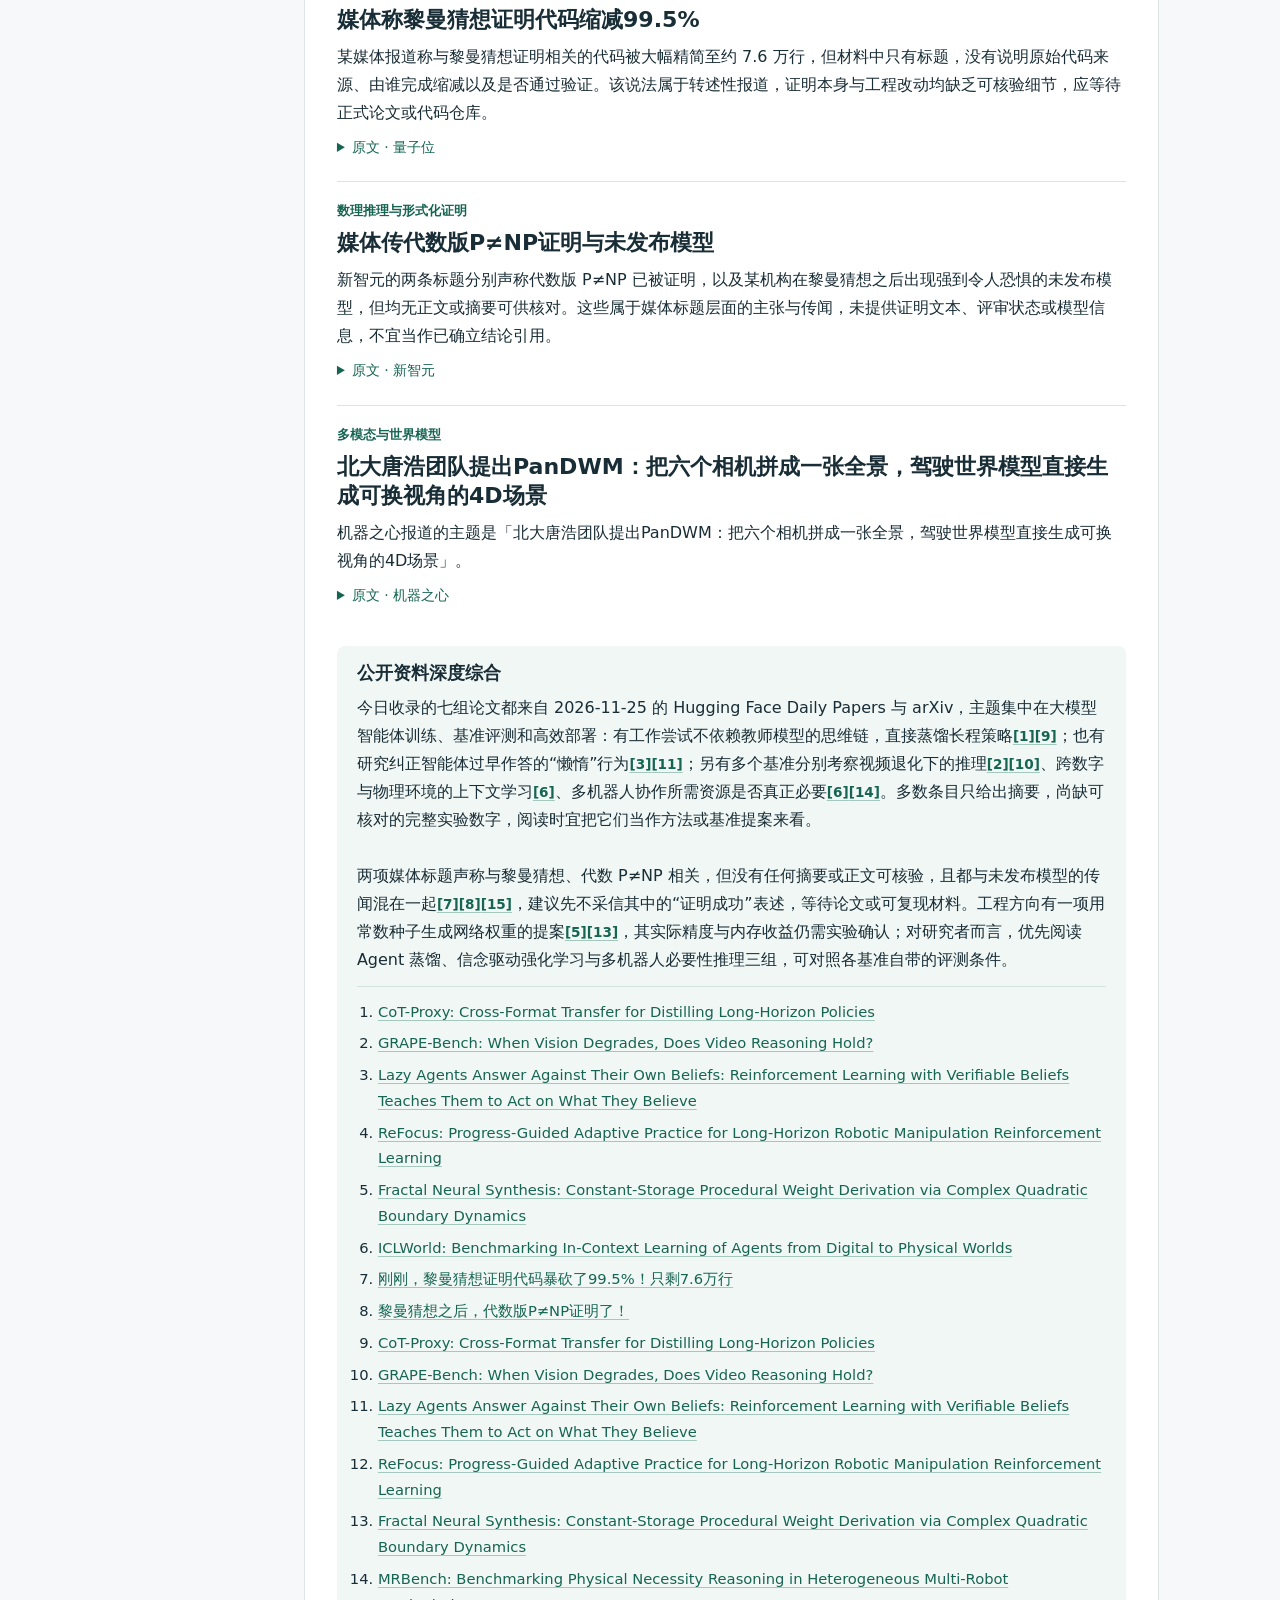
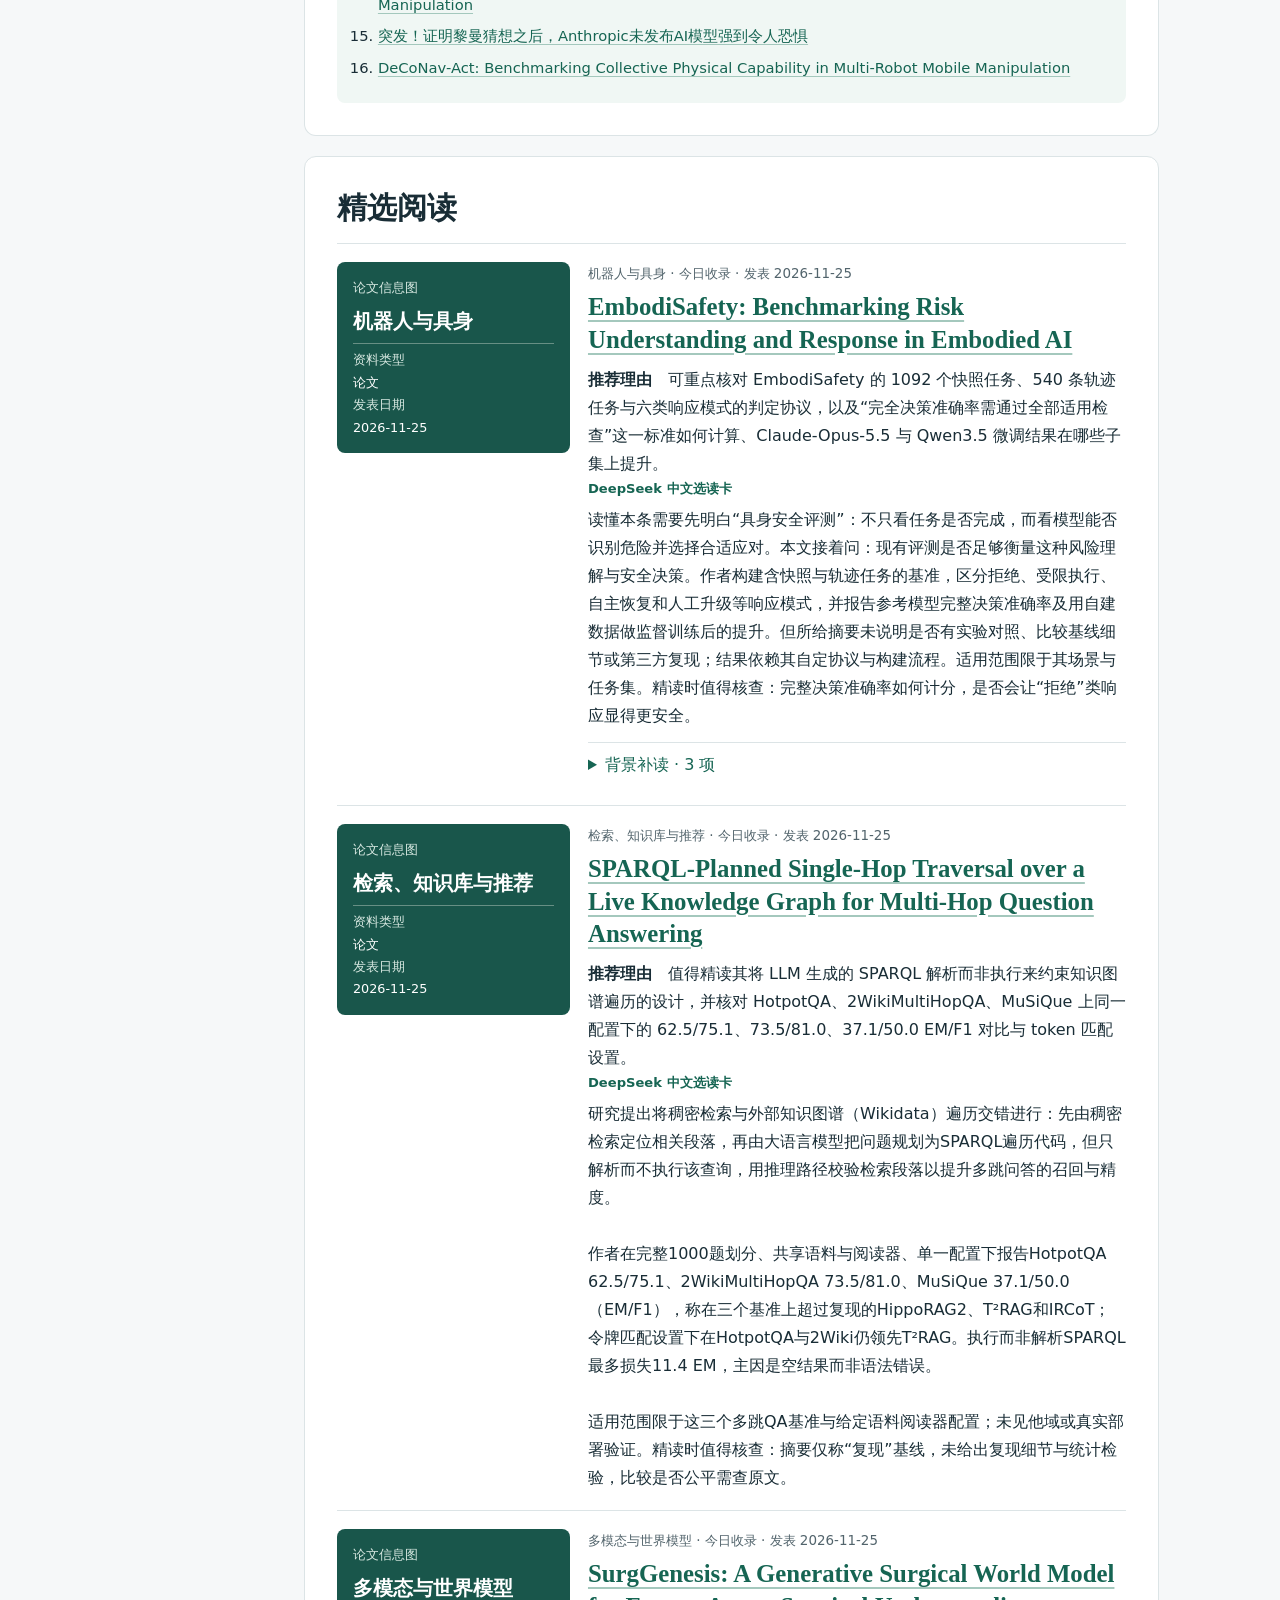
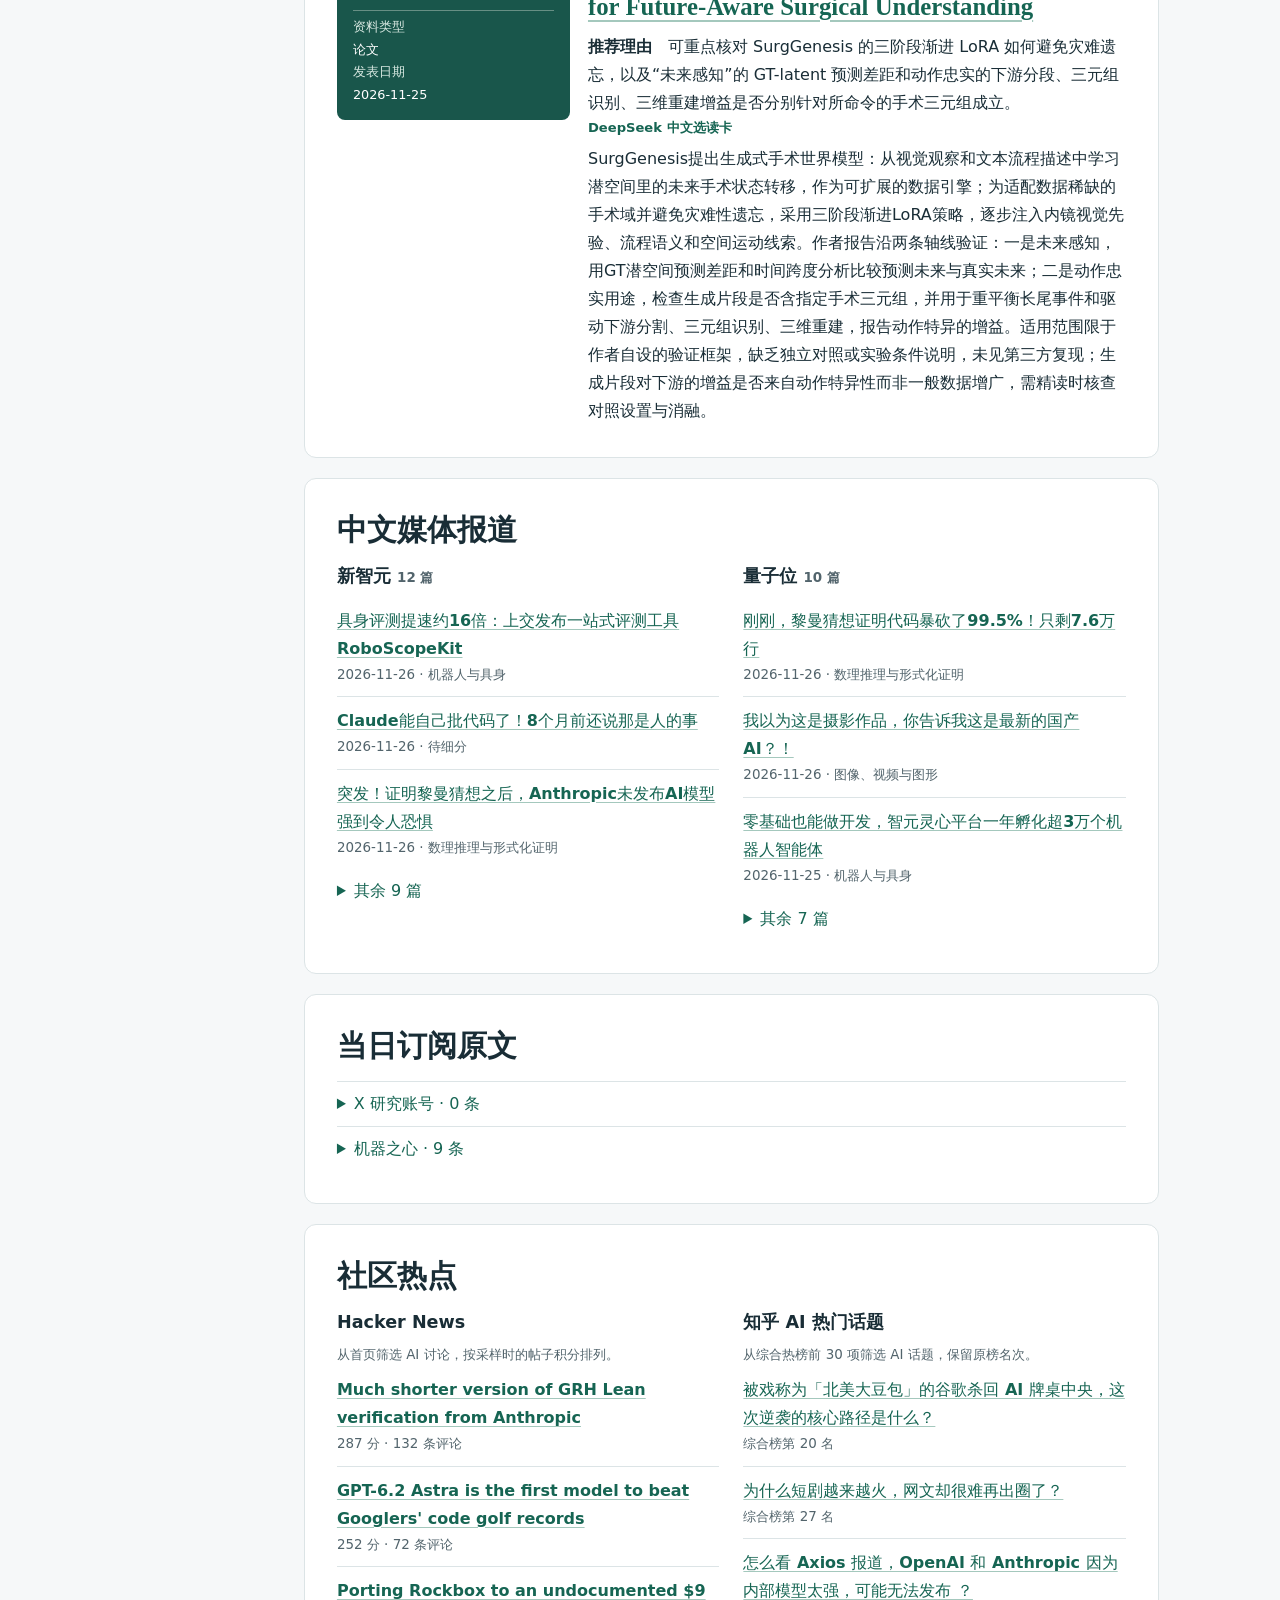
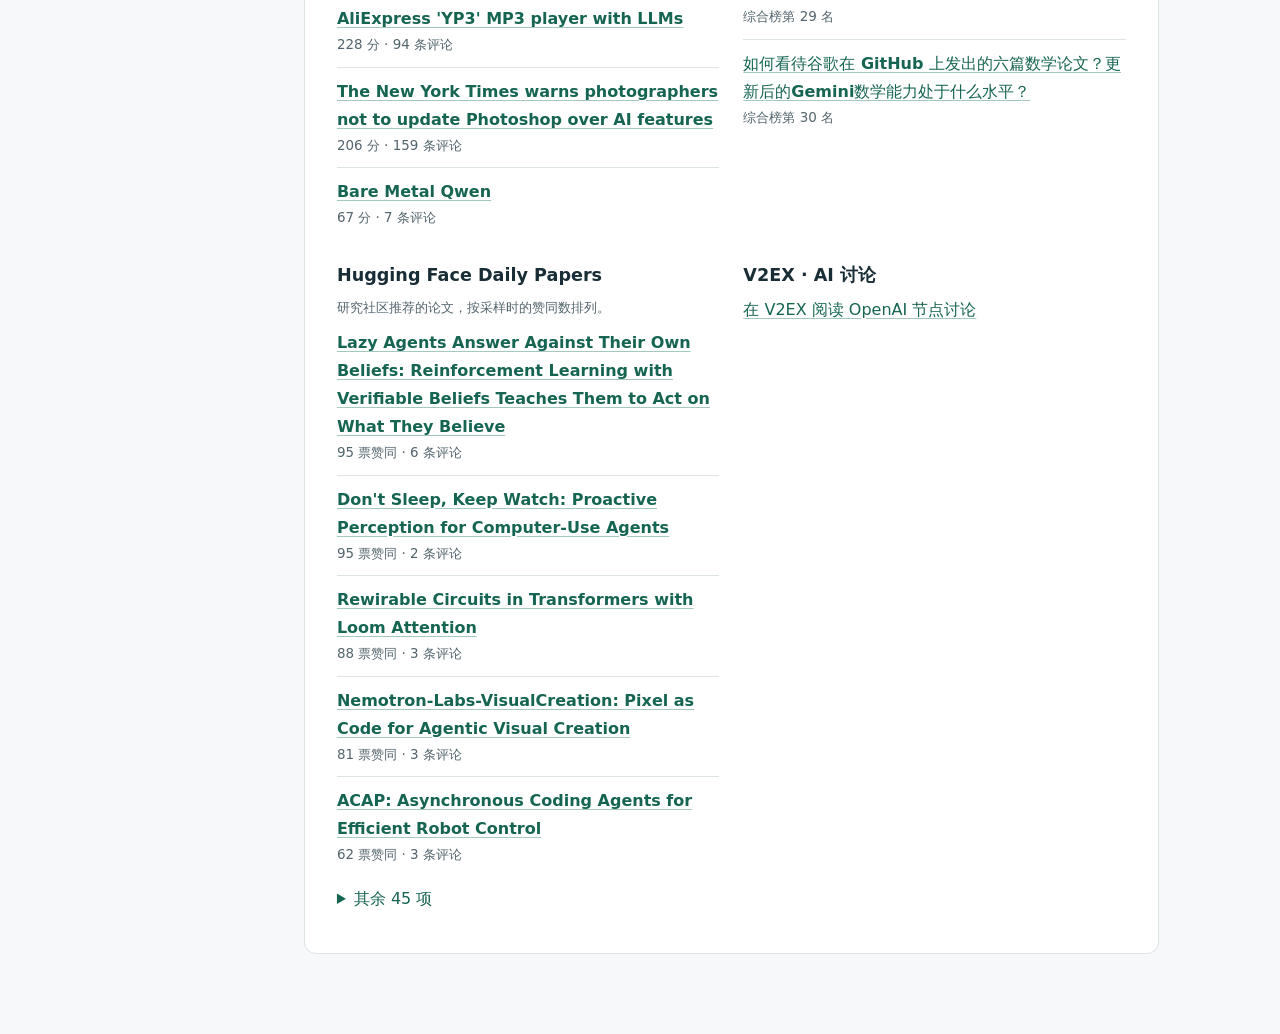
==== commit c2cebc54: "Publish PaperHunter research digest for 2026-11-26" ====
--- a/daily/2026-11-26.html
+++ b/daily/2026-11-26.html
@@ -98,4 +98,10 @@
 <time datetime="2026-11-26">2026-11-26</time></div></header>
 <main class="wrap"><h1>研究日报</h1>
 <div class="edition-layout"><nav aria-label="本期目录"><a href="#events">今日热点</a><a href="#picks">精选阅读</a><a href="#press">中文媒体</a><a href="#subscriptions">订阅原文</a><a href="#community">社区热点</a></nav><div class="edition-body">
-<section class="overview" id="events"><h2>今日热点</h2><p class="meta">按共同原文、具体对象及事件归并。每条保留来源、日期和链接。</p><article class="topic"><p class="topic-meta">模型架构与训练 · 2 个来源</p><h3>蒸馏如何迁移能力 · CoT-Proxy: Cross-Format Transfer for Distilling Long-Horizon Policies</h3><p>Hugging Face Daily Papers收录的主题是「CoT-Proxy: Cross-Format Transfer for Distilling Long-Horizon Policies」。</p><details class="event-originals" open><summary>原文 · Hugging Face Daily Papers、arXiv</summary><ul class="citations"><li><a href="https://huggingface.co/papers/2611.33148" rel="noreferrer">CoT-Proxy: Cross-Format Transfer for Distilling Long-Horizon Policies</a> <span class="meta">Hugging Face Daily Papers · 今天收录的近期成果 · 2026-11-25</span></li><li><a href="https://arxiv.org/abs/2611.33148" rel="noreferrer">CoT-Proxy: Cross-Format Transfer for Distilling Long-Horizon Policies</a> <span class="meta">arXiv · 今天收录的近期成果 · 2026-11-25</span></li></ul></details></article><article class="topic"><p class="topic-meta">图像、视频与图形 · 2 个来源</p><h3>GRAPE-Bench: When Vision Degrades, Does Video Reasoning Hold?</h3><p>Hugging Face Daily Papers的讨论提出了一个待核实的问题：GRAPE-Bench: When Vision Degrades, Does Video Reasoning Hold？</p><details class="event-originals"><summary>原文 · Hugging Face Daily Papers、arXiv</summary><ul class="citations"><li><a href="https://huggingface.co/papers/2611.33020" rel="noreferrer">GRAPE-Bench: When Vision Degrades, Does Video Reasoning Hold?</a> <span class="meta">Hugging Face Daily Papers · 今天收录的近期成果 · 2026-11-25</span></li><li><a href="https://arxiv.org/abs/2611.33020" rel="noreferrer">GRAPE-Bench: When Vision Degrades, Does Video Reasoning Hold?</a> <span class="meta">arXiv · 今天收录的近期成果 · 2026-11-25</span></li></ul></details></article><article class="topic"><p class="topic-meta">智能体与工作流 · 2 个来源</p><h3>强化学习如何改变推理 · Lazy Agents Answer Against Their Own Beliefs: Reinforcement Learning with Verifiable Beliefs Teaches Them to Act on What They Believe</h3><p>Hugging Face Daily Papers收录的主题是「Lazy Agents Answer Against Their Own Beliefs: Reinforcement Learning with Verifiable Beliefs Teaches Them to Act on What They Believe」。</p><details class="event-originals"><summary>原文 · Hugging Face Daily Papers、arXiv</summary><ul class="citations"><li><a href="https://huggingface.co/papers/2611.32884" rel="noreferrer">Lazy Agents Answer Against Their Own Beliefs: Reinforcement Learning with Verifiable Beliefs Teaches Them to Act on What They Believe</a> <span class="meta">Hugging Face Daily Papers · 今天收录的近期成果 · 2026-11-25</span></li><li><a href="https://arxiv.org/abs/2611.32884" rel="noreferrer">Lazy Agents Answer Against Their Own Beliefs: Reinforcement Learning with Verifiable Beliefs Teaches Them to Act on What They Believe</a> <span class="meta">arXiv · 今天收录的近期成果 · 2026-11-25</span></li></ul></details></article><article class="topic"><p class="topic-meta">机器人与具身 · 2 个来源</p><h3>强化学习如何改变推理 · ReFocus: Progress-Guided Adaptive Practice for Long-Horizon Robotic Manipulation Reinforcement Learning</h3><p>Hugging Face Daily Papers收录的主题是「ReFocus: Progress-Guided Adaptive Practice for Long-Horizon Robotic Manipulation Reinforcement Learning」。</p><details class="event-originals"><summary>原文 · Hugging Face Daily Papers、arXiv</summary><ul class="citations"><li><a href="https://huggingface.co/papers/2611.32639" rel="noreferrer">ReFocus: Progress-Guided Adaptive Practice for Long-Horizon Robotic Manipulation Reinforcement Learning</a> <span class="meta">Hugging Face Daily Papers · 今天收录的近期成果 · 2026-11-25</span></li><li><a href="https://arxiv.org/abs/2611.32639" rel="noreferrer">ReFocus: Progress-Guided Adaptive Practice for Long-Horizon Robotic Manipulation Reinforcement Learning</a> <span class="meta">arXiv · 今天收录的近期成果 · 2026-11-25</span></li></ul></details></article><article class="topic"><p class="topic-meta">推理部署与系统优化 · 2 个来源</p><h3>Fractal Neural Synthesis: Constant-Storage Procedural Weight Derivation via Complex Quadratic Boundary Dynamics</h3><p>Hugging Face Daily Papers收录的主题是「Fractal Neural Synthesis: Constant-Storage Procedural Weight Derivation via Complex Quadratic Boundary Dynamics」。</p><details class="event-originals"><summary>原文 · Hugging Face Daily Papers、arXiv</summary><ul class="citations"><li><a href="https://huggingface.co/papers/2611.32393" rel="noreferrer">Fractal Neural Synthesis: Constant-Storage Procedural Weight Derivation via Complex Quadratic Boundary Dynamics</a> <span class="meta">Hugging Face Daily Papers · 今天收录的近期成果 · 2026-11-25</span></li><li><a href="https://arxiv.org/abs/2611.32393" rel="noreferrer">Fractal Neural Synthesis: Constant-Storage Procedural Weight Derivation via Complex Quadratic Boundary Dynamics</a> <span class="meta">arXiv · 今天收录的近期成果 · 2026-11-25</span></li></ul></details></article><article class="topic"><p class="topic-meta">数理推理与形式化证明</p><h3>黎曼猜想证明的相关报道</h3><p>量子位的表述是「黎曼猜想证明代码暴砍了99.5%！只剩7.6万行」。核对这一主张需要阅读原证明及独立检验结果。</p><details class="event-originals"><summary>原文 · 量子位</summary><ul class="citations"><li><a href="https://www.qbitai.com/2026/11/512819.html" rel="noreferrer">刚刚，黎曼猜想证明代码暴砍了99.5%！只剩7.6万行</a> <span class="meta">量子位 · 官网 RSS · 今天收录的近期报道 · 2026-11-26</span></li></ul></details></article><article class="topic"><p class="topic-meta">数理推理与形式化证明</p><h3>黎曼猜想证明的相关报道</h3><p>新智元的表述是「黎曼猜想之后，代数版P≠NP证明了！」。核对这一主张需要阅读原证明及独立检验结果。</p><details class="event-originals"><summary>原文 · 新智元</summary><ul class="citations"><li><a href="https://aiera.com.cn/asi-post.html?id=125372" rel="noreferrer">黎曼猜想之后，代数版P≠NP证明了！</a> <span class="meta">新智元 · 官网 RSS · 今天收录的近期报道 · 2026-11-26</span></li><li><a href="https://aiera.com.cn/asi-post.html?id=125356" rel="noreferrer">突发！证明黎曼猜想之后，Anthropic未发布AI模型强到令人恐惧</a> <span class="meta">新智元 · 官网 RSS · 今天收录的近期报道 · 2026-11-26</span></li></ul></details></article><article class="topic"><p class="topic-meta">多模态与世界模型</p><h3>北大唐浩团队提出PanDWM：把六个相机拼成一张全景，驾驶世界模型直接生成可换视角的4D场景</h3><p>机器之心报道的主题是「北大唐浩团队提出PanDWM：把六个相机拼成一张全景，驾驶世界模型直接生成可换视角的4D场景」。</p><details class="event-originals"><summary>原文 · 机器之心</summary><ul class="citations"><li><a href="https://www.jiqizhixin.com/articles/2026-11-25-9" rel="noreferrer">北大唐浩团队提出PanDWM：把六个相机拼成一张全景，驾驶世界模型直接生成可换视角的4D场景</a> <span class="meta">机器之心 · 官方 RSS · 今天采到的订阅 · 2026-11-25</span></li></ul></details></article></section><section class="picks" id="picks"><h2>精选阅读</h2><article class="pick"><figure class="fact-sheet"><figcaption>资料信息图</figcaption><strong>待细分</strong><dl><dt>资料类型</dt><dd>研究报告</dd><dt>发表日期</dt><dd>2026-11-25</dd></dl></figure><div><p class="meta">待细分 · 今日收录 · 发表 2026-11-25</p><h3><a href="https://www.anthropic.com/research/migrating-api-to-rust" rel="noreferrer">Migrating our Messages API to Rust</a></h3><p class="cap">来源摘要</p><p class="body">How we migrated our Messages API from Python to Rust.</p><p class="meta guide-empty">本次未找到可核对的背景资料。</p></div></article><article class="pick"><figure class="fact-sheet"><figcaption>论文信息图</figcaption><strong>机器人与具身</strong><dl><dt>资料类型</dt><dd>论文</dd><dt>发表日期</dt><dd>2026-11-25</dd></dl></figure><div><p class="meta">机器人与具身 · 今日收录 · 发表 2026-11-25</p><h3><a href="https://arxiv.org/abs/2611.33054" rel="noreferrer">EmbodiSafety: Benchmarking Risk Understanding and Response in Embodied AI</a></h3><p class="cap">来源摘要</p><p class="body">Progress in embodied foundation models is largely measured by task success, while the physical safety of their decisions remains underexamined. Safety evaluations centered on rule following and binary judgments do not adequately assess whether embodied models understand environmental hazards and make safe decisions. We introduce EmbodiSafety, comprising 1,092 snapshot tasks and 540 trajectory tasks across 844 visual scenarios to assess safety over short and long horizons. Six response modes cover direct execution, refusal, clarification, constrained execution, autonomous recovery, and human escalation. Distinguishing recovery from human intervention makes the boundary of safe autonomy an explicit evaluation target. Our protocol assesses mode correctness, risk identification, and actionable handling, with complete decision accuracy requiring all applicable checks to pass. Claude-Opus-5.5 achieves the highest complete decision accuracy among reference models, reaching 56.1% on snapshots and 61.5% on trajectories. We further develop a data construction pipeline and curate 40k examples for safety alignment. Supervised training on this corpus raises the complete decision accuracy of Qwen3.5-2B and Qwen3.5-4B.</p><details class="reading-guide"><summary>背景补读 · 3 项</summary><p>先从原文明确列出的资料读起。可用相同的研究问题对照其任务、方法和评测条件，再回到当前条目。</p><ul><li><span class="meta">原文参考 · arXiv · 原文文献表</span><br><a href="https://arxiv.org/abs/2603.14367" rel="noreferrer">HomeGuard: VLM-based embodied safeguard for identifying contextual risk in household task</a><p>作者在参考文献 [13] 中列出了这项工作。它与本文共同讨论embodied、risk，可对照两篇所用任务和评测条件。</p></li><li><span class="meta">原文参考 · arXiv · 原文文献表</span><br><a href="https://arxiv.org/abs/2509.25885" rel="noreferrer">SafeMind: benchmarking and mitigating safety risks in embodied LLM agents</a><p>作者在参考文献 [3] 中列出了这项工作。它与本文共同讨论benchmarking、embodied，可对照两篇所用任务和评测条件。</p></li><li><span class="meta">原文参考 · arXiv · 原文文献表</span><br><a href="https://arxiv.org/abs/2509.23690" rel="noreferrer">HomeSafeBench: benchmarking embodied vision-language models in free-exploration home safety inspection</a><p>作者在参考文献 [26] 中列出了这项工作。它与本文共同讨论benchmarking、embodied，可对照两篇所用任务和评测条件。</p></li></ul></details></div></article><article class="pick"><figure class="fact-sheet"><figcaption>论文信息图</figcaption><strong>图像、视频与图形</strong><dl><dt>资料类型</dt><dd>论文</dd><dt>发表日期</dt><dd>2026-11-25</dd></dl></figure><div><p class="meta">图像、视频与图形 · 今日收录 · 发表 2026-11-25</p><h3><a href="https://arxiv.org/abs/2611.32220" rel="noreferrer">FaceNet versus VGG Features in Wasserstein Distortion for Face Image Compression</a></h3><p class="cap">来源摘要</p><p class="body">Wasserstein distortion (WD) compares local statistics of deep features and has been used to optimize learned image codecs for perceptual quality, but existing WD objectives rely on features from networks trained for generic image classification, such as VGG. We ask whether features from a face recognition network better reflect the perceived quality of compressed faces. In the Cool-Chic codec, we replace the VGG features in a WD-based objective with intermediate feature maps of FaceNet, and compare the two objectives on 20 LFW face images at a matched average bitrate of about 0.15 bits per pixel. In a preliminary pairwise human study, FaceNet-based reconstructions were preferred in 72.5% of judgments and by a majority of participants on 16 of the 20 images. These results suggest that the choice of feature network inside WD affects the perceived quality of face images, and that face recognition features are a promising direction for face-aware perceptual compression.</p><details class="reading-guide"><summary>背景补读 · 1 项</summary><p>先从原文明确列出的资料读起。可用相同的研究问题对照其任务、方法和评测条件，再回到当前条目。</p><ul><li><span class="meta">原文参考 · arXiv · 原文文献表</span><br><a href="https://arxiv.org/abs/2605.02726" rel="noreferrer">Cool-chic 5.0: faster encoding and inter-feature entropy modeling for overfitted image compression</a><p>作者在参考文献 [19] 中列出了这项工作。它与本文共同讨论compression、image，可对照两篇所用任务和评测条件。</p></li></ul></details></div></article></section><section id="press"><h2>中文媒体报道</h2><div class="channels press"><div><h3>新智元 <small class="meta">12 篇</small></h3><ul><li><a href="https://aiera.com.cn/asi-post.html?id=125285" rel="noreferrer">具身评测提速约16倍：上交发布一站式评测工具RoboScopeKit</a><small class="meta">2026-11-26 · 机器人与具身</small></li><li><a href="https://aiera.com.cn/asi-post.html?id=125318" rel="noreferrer">Claude能自己批代码了！8个月前还说那是人的事</a><small class="meta">2026-11-26 · 待细分</small></li><li><a href="https://aiera.com.cn/asi-post.html?id=125356" rel="noreferrer">突发！证明黎曼猜想之后，Anthropic未发布AI模型强到令人恐惧</a><small class="meta">2026-11-26 · 数理推理与形式化证明</small></li></ul><details><summary>其余 9 篇</summary><ul><li><a href="https://aiera.com.cn/asi-post.html?id=125245" rel="noreferrer">Gemini 4 Neon登顶LiveBench！长流程榜甩开Claude和GPT</a><small class="meta">2026-11-26 · 待细分</small></li><li><a href="https://aiera.com.cn/asi-post.html?id=125336" rel="noreferrer">Claude也能用摇杆操控了！一台小街机通吃9大Agent</a><small class="meta">2026-11-26 · 智能体与工作流</small></li><li><a href="https://aiera.com.cn/asi-post.html?id=120096" rel="noreferrer">爆肝实测四大国产AI神器！7大变态考题，逼出最野导演</a><small class="meta">2026-11-26 · 待细分</small></li><li><a href="https://aiera.com.cn/asi-post.html?id=125372" rel="noreferrer">黎曼猜想之后，代数版P≠NP证明了！</a><small class="meta">2026-11-26 · 数理推理与形式化证明</small></li><li><a href="https://aiera.com.cn/asi-post.html?id=125268" rel="noreferrer">神秘模型突降热搜！一夜爆火HungerG，到底是谁？</a><small class="meta">2026-11-26 · 待细分</small></li><li><a href="https://aiera.com.cn/asi-post.html?id=125338" rel="noreferrer">史上最大IPO，4天破发！Anthropic比首日开盘一度跌三成</a><small class="meta">2026-11-26 · 资本市场与投融资</small></li><li><a href="https://aiera.com.cn/asi-post.html?id=125311" rel="noreferrer">中国AI视频新王诞生！4800亿参数登顶全球，一折价格还要开源</a><small class="meta">2026-11-26 · 产品、价格与使用体验</small></li><li><a href="https://aiera.com.cn/asi-post.html?id=125213" rel="noreferrer">蚂蚁发布医疗AI安全防护模型LingSante MedGuard，开放风险评测数据集</a><small class="meta">2026-11-25 · 生命科学与医疗</small></li><li><a href="https://aiera.com.cn/asi-post.html?id=125232" rel="noreferrer">豆包工作这波更新，我给满分！一大波实测来了</a><small class="meta">2026-11-25 · 待细分</small></li></ul></details></div><div><h3>量子位 <small class="meta">10 篇</small></h3><ul><li><a href="https://www.qbitai.com/2026/11/512819.html" rel="noreferrer">刚刚，黎曼猜想证明代码暴砍了99.5%！只剩7.6万行</a><small class="meta">2026-11-26 · 数理推理与形式化证明</small></li><li><a href="https://www.qbitai.com/2026/11/512748.html" rel="noreferrer">我以为这是摄影作品，你告诉我这是最新的国产AI？！</a><small class="meta">2026-11-26 · 图像、视频与图形</small></li><li><a href="https://www.qbitai.com/2026/11/512715.html" rel="noreferrer">零基础也能做开发，智元灵心平台一年孵化超3万个机器人智能体</a><small class="meta">2026-11-25 · 机器人与具身</small></li></ul><details><summary>其余 7 篇</summary><ul><li><a href="https://www.qbitai.com/2026/11/512565.html" rel="noreferrer">9400万参数硬刚50亿，权重显存直降98%！Loop架构被这家中国团队玩明白了</a><small class="meta">2026-11-25 · 芯片、算力与基础设施</small></li><li><a href="https://www.qbitai.com/2026/11/512727.html" rel="noreferrer">丢个故事就行！直出15分钟AI短片，家里二舅也能上手</a><small class="meta">2026-11-25 · 待细分</small></li><li><a href="https://www.qbitai.com/2026/11/512538.html" rel="noreferrer">Anthropic还藏着2个最强模型…</a><small class="meta">2026-11-25 · 待细分</small></li><li><a href="https://www.qbitai.com/2026/11/512582.html" rel="noreferrer">算力唤醒真实世界：九章云极发布物理AI工厂与生态开放计划</a><small class="meta">2026-11-25 · 芯片、算力与基础设施</small></li><li><a href="https://www.qbitai.com/2026/11/512683.html" rel="noreferrer">逐际动⼒与商汤⼤装置达成合作，以高质量算力全⾯⽀撑机器⼈仿真训练与测试</a><small class="meta">2026-11-25 · 芯片、算力与基础设施</small></li><li><a href="https://www.qbitai.com/2026/11/512532.html" rel="noreferrer">完整议程！第二十一届中国IDC产业年度大典（IDCC2026）</a><small class="meta">2026-11-25 · 待细分</small></li><li><a href="https://www.qbitai.com/2026/11/512515.html" rel="noreferrer">A社Tibo被曝加盟OpenAI！上市前离职三人组异地团圆</a><small class="meta">2026-11-25 · 资本市场与投融资</small></li></ul></details></div></div></section><section class="press" id="subscriptions"><h2>当日订阅原文</h2><details><summary>X 研究账号 · 0 条</summary><p class="meta">采样于北京时间 10:14。</p><ul></ul></details><details><summary>机器之心 · 9 条</summary><p class="meta">采样于北京时间 10:14。</p><ul><li><a href="https://www.jiqizhixin.com/articles/2026-11-25-11" rel="noreferrer">全链路任务对齐，浙江人形升级 NAVIAI 工业作业能力</a><small class="meta">2026-11-25 · 机器人与具身</small></li><li><a href="https://www.jiqizhixin.com/articles/2026-11-25-10" rel="noreferrer">Karpathy提出的LLM Wiki，中国公司做出来了！lumimax八项公开基准测试全线领先</a><small class="meta">2026-11-25 · 评测与可靠性</small></li><li><a href="https://www.jiqizhixin.com/articles/2026-11-25-9" rel="noreferrer">北大唐浩团队提出PanDWM：把六个相机拼成一张全景，驾驶世界模型直接生成可换视角的4D场景</a><small class="meta">2026-11-25 · 多模态与世界模型</small></li><li><a href="https://www.jiqizhixin.com/articles/2026-11-25-8" rel="noreferrer">OceanBase AI数据大会共识：AI要进核心业务，先盘活企业私有数据</a><small class="meta">2026-11-25 · 会议、活动与访谈</small></li><li><a href="https://www.jiqizhixin.com/articles/2026-11-25-7" rel="noreferrer">华人计算机视觉泰斗、港科大权龙再创业！携手马尔奖得主与数十位00后海内外名校博士生，押注空间物理AI</a><small class="meta">2026-11-25 · 企业战略与人才</small></li><li><a href="https://www.jiqizhixin.com/articles/2026-11-25-6" rel="noreferrer">Infrathon：迈向RSI，首个Long Horizon AI Infra优化Benchmark</a><small class="meta">2026-11-25 · 评测与可靠性</small></li><li><a href="https://www.jiqizhixin.com/articles/2026-11-25-5" rel="noreferrer">曾负责 Grok 大规模推理基础设施，马斯克旗下 xAI 前核心成员回归中科大</a><small class="meta">2026-11-25 · 统计学习与优化</small></li><li><a href="https://www.jiqizhixin.com/articles/2026-11-25-4" rel="noreferrer">通用大模型已经杀进来了，具身智能靠「微调续命」还能撑多久？</a><small class="meta">2026-11-25 · 机器人与具身</small></li><li><a href="https://www.jiqizhixin.com/articles/2026-11-25-3" rel="noreferrer">不再一味堆参数：General Looped Model向计算深度要智能</a><small class="meta">2026-11-25 · 待细分</small></li></ul></details></section><section class="community" id="community"><h2>社区热点</h2><div class="channels"><div><h3>Hacker News</h3><p class="meta">从首页筛选 AI 讨论，按采样时的帖子积分排列。</p><ul><li><a href="https://news.ycombinator.com/item?id=50648050" rel="noreferrer">Much shorter version of GRH Lean verification from Anthropic</a> <span class="meta">287 分 · 132 条评论</span></li><li><a href="https://news.ycombinator.com/item?id=50601280" rel="noreferrer">GPT-6.2 Astra is the first model to beat Googlers&#x27; code golf records</a> <span class="meta">252 分 · 72 条评论</span></li><li><a href="https://news.ycombinator.com/item?id=50624446" rel="noreferrer">Porting Rockbox to an undocumented $9 AliExpress &#x27;YP3&#x27; MP3 player with LLMs</a> <span class="meta">228 分 · 94 条评论</span></li><li><a href="https://news.ycombinator.com/item?id=50647673" rel="noreferrer">The New York Times warns photographers not to update Photoshop over AI features</a> <span class="meta">206 分 · 159 条评论</span></li><li><a href="https://news.ycombinator.com/item?id=50648365" rel="noreferrer">Bare Metal Qwen</a> <span class="meta">67 分 · 7 条评论</span></li></ul></div><div><h3>知乎 AI 热门话题</h3><p class="meta">从综合热榜前 30 项筛选 AI 话题，保留原榜名次。</p><ul><li><a href="https://www.zhihu.com/question/2106715996711142004" rel="noreferrer">被戏称为「北美大豆包」的谷歌杀回 AI 牌桌中央，这次逆袭的核心路径是什么？</a> <span class="meta">综合榜第 20 名</span></li><li><a href="https://www.zhihu.com/question/2094135356660752573" rel="noreferrer">为什么短剧越来越火，网文却很难再出圈了？</a> <span class="meta">综合榜第 27 名</span></li><li><a href="https://www.zhihu.com/question/2108663109493715917" rel="noreferrer">怎么看 Axios 报道，OpenAI 和 Anthropic 因为内部模型太强，可能无法发布 ？</a> <span class="meta">综合榜第 29 名</span></li><li><a href="https://www.zhihu.com/question/2109042588002907107" rel="noreferrer">如何看待谷歌在 GitHub 上发出的六篇数学论文？更新后的Gemini数学能力处于什么水平？</a> <span class="meta">综合榜第 30 名</span></li></ul></div><div><h3>Hugging Face Daily Papers</h3><p class="meta">研究社区推荐的论文，按采样时的赞同数排列。</p><ul><li><a href="https://huggingface.co/papers/2611.32884" rel="noreferrer">Lazy Agents Answer Against Their Own Beliefs: Reinforcement Learning with Verifiable Beliefs Teaches Them to Act on What They Believe</a> <span class="meta">95 票赞同 · 6 条评论</span></li><li><a href="https://huggingface.co/papers/2611.28947" rel="noreferrer">Don&#x27;t Sleep, Keep Watch: Proactive Perception for Computer-Use Agents</a> <span class="meta">95 票赞同 · 2 条评论</span></li><li><a href="https://huggingface.co/papers/2611.30634" rel="noreferrer">Rewirable Circuits in Transformers with Loom Attention</a> <span class="meta">88 票赞同 · 3 条评论</span></li><li><a href="https://huggingface.co/papers/2611.31358" rel="noreferrer">Nemotron-Labs-VisualCreation: Pixel as Code for Agentic Visual Creation</a> <span class="meta">81 票赞同 · 3 条评论</span></li><li><a href="https://huggingface.co/papers/2611.31205" rel="noreferrer">ACAP: Asynchronous Coding Agents for Efficient Robot Control</a> <span class="meta">62 票赞同 · 3 条评论</span></li></ul><details><summary>其余 45 项</summary><ul><li><a href="https://huggingface.co/papers/2611.30962" rel="noreferrer">Self-Evolving Evaluation Environments for Computer-Use Agents</a> <span class="meta">47 票赞同 · 2 条评论</span></li><li><a href="https://huggingface.co/papers/2611.25509" rel="noreferrer">LingSante MedGuard Technical Report</a> <span class="meta">34 票赞同 · 2 条评论</span></li><li><a href="https://huggingface.co/papers/2611.32554" rel="noreferrer">PartAgent: Agentic 3D Part Segmentation via Expert Integration and Closed-Loop Refinement</a> <span class="meta">33 票赞同 · 3 条评论</span></li><li><a href="https://huggingface.co/papers/2611.33010" rel="noreferrer">Embodied AI Fails the Mirror Test: How a Simple Mirror Breaks Robot Policies</a> <span class="meta">28 票赞同 · 2 条评论</span></li><li><a href="https://huggingface.co/papers/2611.25848" rel="noreferrer">Interpretable Prototype-Conditioned Adaptation for Weather Forecasting</a> <span class="meta">23 票赞同 · 4 条评论</span></li><li><a href="https://huggingface.co/papers/2611.32183" rel="noreferrer">ThinkMorph-SSL: Scaling Interleaved Multimodal Reasoning with Pretext Tasks</a> <span class="meta">21 票赞同 · 2 条评论</span></li><li><a href="https://huggingface.co/papers/2611.32649" rel="noreferrer">ICLWorld: Benchmarking In-Context Learning of Agents from Digital to Physical Worlds</a> <span class="meta">20 票赞同 · 2 条评论</span></li><li><a href="https://huggingface.co/papers/2611.32736" rel="noreferrer">Qwen-Image-HD: Autoregressive Diffusion for High Definition Image Generation</a> <span class="meta">20 票赞同 · 1 条评论</span></li><li><a href="https://huggingface.co/papers/2611.28719" rel="noreferrer">KMed-31B Technical Report</a> <span class="meta">19 票赞同 · 2 条评论</span></li><li><a href="https://huggingface.co/papers/2611.33148" rel="noreferrer">CoT-Proxy: Cross-Format Transfer for Distilling Long-Horizon Policies</a> <span class="meta">14 票赞同 · 2 条评论</span></li><li><a href="https://huggingface.co/papers/2611.30986" rel="noreferrer">Reinforcing Diffusion Models by Instantaneous Trajectory Distribution Matching</a> <span class="meta">14 票赞同 · 2 条评论</span></li><li><a href="https://huggingface.co/papers/2611.32462" rel="noreferrer">MAGPIE: Agentic Multi-Reference Image Generation via Executable Scene Construction</a> <span class="meta">13 票赞同 · 2 条评论</span></li><li><a href="https://huggingface.co/papers/2611.31184" rel="noreferrer">On-Policy Codec Distillation for Efficient All-in-One Video Generation</a> <span class="meta">12 票赞同 · 2 条评论</span></li><li><a href="https://huggingface.co/papers/2611.32973" rel="noreferrer">SpecEngineeringBench: Evaluating Coding Agents as Autonomous Specification Engineers</a> <span class="meta">11 票赞同 · 4 条评论</span></li><li><a href="https://huggingface.co/papers/2611.31974" rel="noreferrer">Coding4Games: Can Modern Coding Agents Play Modern Video Games?</a> <span class="meta">10 票赞同 · 2 条评论</span></li><li><a href="https://huggingface.co/papers/2611.32617" rel="noreferrer">VenusOCR2.0: Towards Efficient and Effective Document Parsing</a> <span class="meta">9 票赞同 · 3 条评论</span></li><li><a href="https://huggingface.co/papers/2611.32067" rel="noreferrer">LoopDVR: Looped Transformer for Efficient Dense Visual Recognition</a> <span class="meta">9 票赞同 · 2 条评论</span></li><li><a href="https://huggingface.co/papers/2510.22622" rel="noreferrer">Mega-MMDF and DeepfakeBench-MM: Benchmarking Multimodal Deepfake Detection Across Diverse Forgery Pipelines</a> <span class="meta">8 票赞同 · 2 条评论</span></li><li><a href="https://huggingface.co/papers/2611.32820" rel="noreferrer">Residual Guidance for Real-Time Interactive Video Generation</a> <span class="meta">8 票赞同 · 2 条评论</span></li><li><a href="https://huggingface.co/papers/2611.32782" rel="noreferrer">Measuring Layer-wise Intrinsic Dimensionality of FFNs in LLMs via PCA</a> <span class="meta">7 票赞同 · 2 条评论</span></li><li><a href="https://huggingface.co/papers/2611.29389" rel="noreferrer">PINE: Point, Instance and Normal Estimation in One-Step Diffusion Model</a> <span class="meta">6 票赞同 · 2 条评论</span></li><li><a href="https://huggingface.co/papers/2611.31977" rel="noreferrer">Distill to Loop: Turning Pretrained Diffusion Transformers into Looped Models with Adjustable Depth</a> <span class="meta">4 票赞同 · 2 条评论</span></li><li><a href="https://huggingface.co/papers/2611.31752" rel="noreferrer">Separating Measurement Failures from Defence Failures in Split Language-Model Privacy</a> <span class="meta">4 票赞同 · 2 条评论</span></li><li><a href="https://huggingface.co/papers/2611.33020" rel="noreferrer">GRAPE-Bench: When Vision Degrades, Does Video Reasoning Hold?</a> <span class="meta">4 票赞同 · 2 条评论</span></li><li><a href="https://huggingface.co/papers/2611.31466" rel="noreferrer">AdProducer: Towards Agentic Advertising Video Generation</a> <span class="meta">4 票赞同 · 2 条评论</span></li><li><a href="https://huggingface.co/papers/2611.32094" rel="noreferrer">Clinical3D-Bench: Evaluating and Improving Spatial Intelligence of Multimodal LLMs in Hospital Environments</a> <span class="meta">4 票赞同 · 2 条评论</span></li><li><a href="https://huggingface.co/papers/2611.32816" rel="noreferrer">SpatialArena: Where Do Geometric Foundation Models Stand?</a> <span class="meta">3 票赞同 · 3 条评论</span></li><li><a href="https://huggingface.co/papers/2611.32918" rel="noreferrer">InstructReplay: Replaying Assistant Turns to Preserve General Behavior During Factual Fine-Tuning</a> <span class="meta">3 票赞同 · 3 条评论</span></li><li><a href="https://huggingface.co/papers/2611.30488" rel="noreferrer">Do learned image captioning metrics generalize? Auditing duplicated samples in human-judgment benchmarks</a> <span class="meta">3 票赞同 · 3 条评论</span></li><li><a href="https://huggingface.co/papers/2611.29547" rel="noreferrer">Align the Pair, Not the Sample: Representation Alignment for Faster and Better One-Step Generato</a> <span class="meta">3 票赞同 · 2 条评论</span></li><li><a href="https://huggingface.co/papers/2611.29150" rel="noreferrer">Can an Agent Trust Its Own Zoom? Cross-Magnification Provenance Verification for Whole-Slide Images</a> <span class="meta">3 票赞同 · 2 条评论</span></li><li><a href="https://huggingface.co/papers/2611.30017" rel="noreferrer">OWE-Bench: A long-horizon benchmark for measuring real-world engineering</a> <span class="meta">2 票赞同 · 2 条评论</span></li><li><a href="https://huggingface.co/papers/2611.30963" rel="noreferrer">Foresight Forcing: Learning Spatial Foresight for Robotic Manipulation</a> <span class="meta">2 票赞同 · 2 条评论</span></li><li><a href="https://huggingface.co/papers/2611.32423" rel="noreferrer">Factorized Context Attention: From Emulated to Native Grid Probing</a> <span class="meta">2 票赞同 · 2 条评论</span></li><li><a href="https://huggingface.co/papers/2611.32199" rel="noreferrer">Steerable by Design: Conditional Pretraining for Robust Control of Language Models</a> <span class="meta">1 票赞同 · 1 条评论</span></li><li><a href="https://huggingface.co/papers/2611.30564" rel="noreferrer">Seeing Is Locating: Spatial Awareness and Geographic Bias in Decision Language Models</a> <span class="meta">1 票赞同 · 1 条评论</span></li><li><a href="https://huggingface.co/papers/2611.32393" rel="noreferrer">Fractal Neural Synthesis: Constant-Storage Procedural Weight Derivation via Complex Quadratic Boundary Dynamics</a> <span class="meta">1 票赞同 · 2 条评论</span></li><li><a href="https://huggingface.co/papers/2611.25946" rel="noreferrer">Point Dynamics as Proxy for Robotic World Models</a> <span class="meta">1 票赞同 · 2 条评论</span></li><li><a href="https://huggingface.co/papers/2611.31129" rel="noreferrer">FATCAT: Fault Injection Attacks Targeting Chip-level Alignment</a> <span class="meta">1 票赞同 · 2 条评论</span></li><li><a href="https://huggingface.co/papers/2611.31258" rel="noreferrer">RECAP: Training Long-horizon LLM Agents with Context Compaction</a> <span class="meta">1 票赞同 · 3 条评论</span></li><li><a href="https://huggingface.co/papers/2611.31442" rel="noreferrer">Small Learned Projections for Semantic-Reversal-Aware Retrieval with Spectral Acceleration: A Four-Domain Empirical Study</a> <span class="meta">1 票赞同 · 2 条评论</span></li><li><a href="https://huggingface.co/papers/2611.32639" rel="noreferrer">ReFocus: Progress-Guided Adaptive Practice for Long-Horizon Robotic Manipulation Reinforcement Learning</a> <span class="meta">1 票赞同 · 2 条评论</span></li><li><a href="https://huggingface.co/papers/2611.31766" rel="noreferrer">RoMo Hands: A Large Scale Richly Organized Text to Hand Motion Dataset</a> <span class="meta">1 票赞同 · 2 条评论</span></li><li><a href="https://huggingface.co/papers/2611.32351" rel="noreferrer">LookAnything: A Foundation Model for Holistic Gaze Following</a> <span class="meta">0 票赞同 · 1 条评论</span></li><li><a href="https://huggingface.co/papers/2611.27404" rel="noreferrer">Degradation of Language Models under Controlled Load: Synchronization, Rule Execution and Misfires on the Background</a> <span class="meta">0 票赞同 · 2 条评论</span></li></ul></details></div><div><h3>V2EX · AI 讨论</h3><p><a href="https://www.v2ex.com/go/openai" rel="noreferrer">在 V2EX 阅读 OpenAI 节点讨论</a></p></div></div></section></div></div></main></body></html>+<section class="overview" id="events"><h2>今日热点</h2><p class="meta">按共同原文、具体对象及事件归并。每条保留来源、日期和链接。</p><article class="topic"><p class="topic-meta">模型架构与训练 · 2 个来源</p><h3>CoT-Proxy：不依赖教师思维链蒸馏长程策略</h3><p>研究指出最强的教师模型常把思维链藏在 API 之后，标准微调却要求同时模仿思维链与动作。作者提出 CoT-Proxy，让学生模型的推理区留空、仅凭教师动作轨迹训练，并加入回放缓冲上的 KL 约束；论文主张这样仍能蒸馏出长程策略，但摘要未给出具体任务与增益数字。</p><details class="event-originals" open><summary>原文 · Hugging Face Daily Papers、arXiv</summary><ul class="citations"><li><a href="https://huggingface.co/papers/2611.33148" rel="noreferrer">CoT-Proxy: Cross-Format Transfer for Distilling Long-Horizon Policies</a> <span class="meta">Hugging Face Daily Papers · 今天收录的近期成果 · 2026-11-25</span></li><li><a href="https://arxiv.org/abs/2611.33148" rel="noreferrer">CoT-Proxy: Cross-Format Transfer for Distilling Long-Horizon Policies</a> <span class="meta">arXiv · 今天收录的近期成果 · 2026-11-25</span></li></ul></details></article><article class="topic"><p class="topic-meta">图像、视频与图形 · 2 个来源</p><h3>GRAPE-Bench：视觉退化下视频推理是否仍可靠</h3><p>现有视频推理评测多依赖模拟退化或高难问题，难以反映自然退化视频中模型能否做安全驾驶所需的简单判断。作者构建 GRAPE-Bench，联合考察十二类退化条件与问题难度，并包含合成与自然退化数据；摘要只说明评测设计，模型在自然退化下的实际表现与差距仍待查看全文。</p><details class="event-originals"><summary>原文 · Hugging Face Daily Papers、arXiv</summary><ul class="citations"><li><a href="https://huggingface.co/papers/2611.33020" rel="noreferrer">GRAPE-Bench: When Vision Degrades, Does Video Reasoning Hold?</a> <span class="meta">Hugging Face Daily Papers · 今天收录的近期成果 · 2026-11-25</span></li><li><a href="https://arxiv.org/abs/2611.33020" rel="noreferrer">GRAPE-Bench: When Vision Degrades, Does Video Reasoning Hold?</a> <span class="meta">arXiv · 今天收录的近期成果 · 2026-11-25</span></li></ul></details></article><article class="topic"><p class="topic-meta">智能体与工作流 · 2 个来源</p><h3>RLVB：用可验证信念教智能体何时作答</h3><p>研究发现长任务智能体常在自身信念仍列多个候选答案时提前给出结论，而只奖励最终结果的强化学习无法区分侥幸猜对与有据作答。作者利用模拟器逐步计算答案的精确后验，提出可验证信念强化学习 RLVB，引导智能体在证据充分时再作答；摘要未报告具体提升幅度。</p><details class="event-originals"><summary>原文 · Hugging Face Daily Papers、arXiv</summary><ul class="citations"><li><a href="https://huggingface.co/papers/2611.32884" rel="noreferrer">Lazy Agents Answer Against Their Own Beliefs: Reinforcement Learning with Verifiable Beliefs Teaches Them to Act on What They Believe</a> <span class="meta">Hugging Face Daily Papers · 今天收录的近期成果 · 2026-11-25</span></li><li><a href="https://arxiv.org/abs/2611.32884" rel="noreferrer">Lazy Agents Answer Against Their Own Beliefs: Reinforcement Learning with Verifiable Beliefs Teaches Them to Act on What They Believe</a> <span class="meta">arXiv · 今天收录的近期成果 · 2026-11-25</span></li></ul></details></article><article class="topic"><p class="topic-meta">机器人与具身 · 2 个来源</p><h3>ReFocus：按进度引导长程机器人操作强化学习</h3><p>长程机器人操作中稀疏的成功与失败反馈难以指出策略瓶颈，反复执行完整任务也使瓶颈缺少针对性练习。作者提出 ReFocus 多轮强化学习框架，在全局与局部训练间交替，先把任务分解为有向结构再对瓶颈片段加练；摘要未披露在哪些操作任务上取得何种成功率变化。</p><details class="event-originals"><summary>原文 · Hugging Face Daily Papers、arXiv</summary><ul class="citations"><li><a href="https://huggingface.co/papers/2611.32639" rel="noreferrer">ReFocus: Progress-Guided Adaptive Practice for Long-Horizon Robotic Manipulation Reinforcement Learning</a> <span class="meta">Hugging Face Daily Papers · 今天收录的近期成果 · 2026-11-25</span></li><li><a href="https://arxiv.org/abs/2611.32639" rel="noreferrer">ReFocus: Progress-Guided Adaptive Practice for Long-Horizon Robotic Manipulation Reinforcement Learning</a> <span class="meta">arXiv · 今天收录的近期成果 · 2026-11-25</span></li></ul></details></article><article class="topic"><p class="topic-meta">推理部署与系统优化 · 2 个来源</p><h3>分形神经合成：用 24 字节种子生成网络权重</h3><p>针对边缘微控制器上参数张量存储随规模线性增长的问题，作者提出分形神经合成 FNS，用锚定在复二次分岔边界附近的 24 字节坐标种子替代隐藏层矩阵，并设计大逃逸半径平滑核与多种几何采样方式。该工作定位为架构提案与系统评估，实际精度损失与端侧收益尚需实验数字确认。</p><details class="event-originals"><summary>原文 · Hugging Face Daily Papers、arXiv</summary><ul class="citations"><li><a href="https://huggingface.co/papers/2611.32393" rel="noreferrer">Fractal Neural Synthesis: Constant-Storage Procedural Weight Derivation via Complex Quadratic Boundary Dynamics</a> <span class="meta">Hugging Face Daily Papers · 今天收录的近期成果 · 2026-11-25</span></li><li><a href="https://arxiv.org/abs/2611.32393" rel="noreferrer">Fractal Neural Synthesis: Constant-Storage Procedural Weight Derivation via Complex Quadratic Boundary Dynamics</a> <span class="meta">arXiv · 今天收录的近期成果 · 2026-11-25</span></li></ul></details></article><article class="topic"><p class="topic-meta">数理推理与形式化证明</p><h3>媒体称黎曼猜想证明代码缩减99.5%</h3><p>某媒体报道称与黎曼猜想证明相关的代码被大幅精简至约 7.6 万行，但材料中只有标题，没有说明原始代码来源、由谁完成缩减以及是否通过验证。该说法属于转述性报道，证明本身与工程改动均缺乏可核验细节，应等待正式论文或代码仓库。</p><details class="event-originals"><summary>原文 · 量子位</summary><ul class="citations"><li><a href="https://www.qbitai.com/2026/11/512819.html" rel="noreferrer">刚刚，黎曼猜想证明代码暴砍了99.5%！只剩7.6万行</a> <span class="meta">量子位 · 官网 RSS · 今天收录的近期报道 · 2026-11-26</span></li></ul></details></article><article class="topic"><p class="topic-meta">数理推理与形式化证明</p><h3>媒体传代数版P≠NP证明与未发布模型</h3><p>新智元的两条标题分别声称代数版 P≠NP 已被证明，以及某机构在黎曼猜想之后出现强到令人恐惧的未发布模型，但均无正文或摘要可供核对。这些属于媒体标题层面的主张与传闻，未提供证明文本、评审状态或模型信息，不宜当作已确立结论引用。</p><details class="event-originals"><summary>原文 · 新智元</summary><ul class="citations"><li><a href="https://aiera.com.cn/asi-post.html?id=125372" rel="noreferrer">黎曼猜想之后，代数版P≠NP证明了！</a> <span class="meta">新智元 · 官网 RSS · 今天收录的近期报道 · 2026-11-26</span></li><li><a href="https://aiera.com.cn/asi-post.html?id=125356" rel="noreferrer">突发！证明黎曼猜想之后，Anthropic未发布AI模型强到令人恐惧</a> <span class="meta">新智元 · 官网 RSS · 今天收录的近期报道 · 2026-11-26</span></li></ul></details></article><article class="topic"><p class="topic-meta">多模态与世界模型</p><h3>北大唐浩团队提出PanDWM：把六个相机拼成一张全景，驾驶世界模型直接生成可换视角的4D场景</h3><p>机器之心报道的主题是「北大唐浩团队提出PanDWM：把六个相机拼成一张全景，驾驶世界模型直接生成可换视角的4D场景」。</p><details class="event-originals"><summary>原文 · 机器之心</summary><ul class="citations"><li><a href="https://www.jiqizhixin.com/articles/2026-11-25-9" rel="noreferrer">北大唐浩团队提出PanDWM：把六个相机拼成一张全景，驾驶世界模型直接生成可换视角的4D场景</a> <span class="meta">机器之心 · 官方 RSS · 今天采到的订阅 · 2026-11-25</span></li></ul></details></article><div class="analysis"><h3>公开资料深度综合</h3><p class="body">今日收录的七组论文都来自 2026-11-25 的 Hugging Face Daily Papers 与 arXiv，主题集中在大模型智能体训练、基准评测和高效部署：有工作尝试不依赖教师模型的思维链，直接蒸馏长程策略<a class="reference" href="#evidence-1" aria-label="查看出处 1">[1]</a><a class="reference" href="#evidence-9" aria-label="查看出处 9">[9]</a>；也有研究纠正智能体过早作答的“懒惰”行为<a class="reference" href="#evidence-3" aria-label="查看出处 3">[3]</a><a class="reference" href="#evidence-11" aria-label="查看出处 11">[11]</a>；另有多个基准分别考察视频退化下的推理<a class="reference" href="#evidence-2" aria-label="查看出处 2">[2]</a><a class="reference" href="#evidence-10" aria-label="查看出处 10">[10]</a>、跨数字与物理环境的上下文学习<a class="reference" href="#evidence-6" aria-label="查看出处 6">[6]</a>、多机器人协作所需资源是否真正必要<a class="reference" href="#evidence-6" aria-label="查看出处 6">[6]</a><a class="reference" href="#evidence-14" aria-label="查看出处 14">[14]</a>。多数条目只给出摘要，尚缺可核对的完整实验数字，阅读时宜把它们当作方法或基准提案来看。
+
+两项媒体标题声称与黎曼猜想、代数 P≠NP 相关，但没有任何摘要或正文可核验，且都与未发布模型的传闻混在一起<a class="reference" href="#evidence-7" aria-label="查看出处 7">[7]</a><a class="reference" href="#evidence-8" aria-label="查看出处 8">[8]</a><a class="reference" href="#evidence-15" aria-label="查看出处 15">[15]</a>，建议先不采信其中的“证明成功”表述，等待论文或可复现材料。工程方向有一项用常数种子生成网络权重的提案<a class="reference" href="#evidence-5" aria-label="查看出处 5">[5]</a><a class="reference" href="#evidence-13" aria-label="查看出处 13">[13]</a>，其实际精度与内存收益仍需实验确认；对研究者而言，优先阅读 Agent 蒸馏、信念驱动强化学习与多机器人必要性推理三组，可对照各基准自带的评测条件。</p><ol class="citations"><li id="evidence-1"><a href="https://huggingface.co/papers/2611.33148" rel="noreferrer">CoT-Proxy: Cross-Format Transfer for Distilling Long-Horizon Policies</a></li><li id="evidence-2"><a href="https://huggingface.co/papers/2611.33020" rel="noreferrer">GRAPE-Bench: When Vision Degrades, Does Video Reasoning Hold?</a></li><li id="evidence-3"><a href="https://huggingface.co/papers/2611.32884" rel="noreferrer">Lazy Agents Answer Against Their Own Beliefs: Reinforcement Learning with Verifiable Beliefs Teaches Them to Act on What They Believe</a></li><li id="evidence-4"><a href="https://huggingface.co/papers/2611.32639" rel="noreferrer">ReFocus: Progress-Guided Adaptive Practice for Long-Horizon Robotic Manipulation Reinforcement Learning</a></li><li id="evidence-5"><a href="https://huggingface.co/papers/2611.32393" rel="noreferrer">Fractal Neural Synthesis: Constant-Storage Procedural Weight Derivation via Complex Quadratic Boundary Dynamics</a></li><li id="evidence-6"><a href="https://huggingface.co/papers/2611.32649" rel="noreferrer">ICLWorld: Benchmarking In-Context Learning of Agents from Digital to Physical Worlds</a></li><li id="evidence-7"><a href="https://www.qbitai.com/2026/11/512819.html" rel="noreferrer">刚刚，黎曼猜想证明代码暴砍了99.5%！只剩7.6万行</a></li><li id="evidence-8"><a href="https://aiera.com.cn/asi-post.html?id=125372" rel="noreferrer">黎曼猜想之后，代数版P≠NP证明了！</a></li><li id="evidence-9"><a href="https://arxiv.org/abs/2611.33148" rel="noreferrer">CoT-Proxy: Cross-Format Transfer for Distilling Long-Horizon Policies</a></li><li id="evidence-10"><a href="https://arxiv.org/abs/2611.33020" rel="noreferrer">GRAPE-Bench: When Vision Degrades, Does Video Reasoning Hold?</a></li><li id="evidence-11"><a href="https://arxiv.org/abs/2611.32884" rel="noreferrer">Lazy Agents Answer Against Their Own Beliefs: Reinforcement Learning with Verifiable Beliefs Teaches Them to Act on What They Believe</a></li><li id="evidence-12"><a href="https://arxiv.org/abs/2611.32639" rel="noreferrer">ReFocus: Progress-Guided Adaptive Practice for Long-Horizon Robotic Manipulation Reinforcement Learning</a></li><li id="evidence-13"><a href="https://arxiv.org/abs/2611.32393" rel="noreferrer">Fractal Neural Synthesis: Constant-Storage Procedural Weight Derivation via Complex Quadratic Boundary Dynamics</a></li><li id="evidence-14"><a href="https://arxiv.org/abs/2611.32803" rel="noreferrer">MRBench: Benchmarking Physical Necessity Reasoning in Heterogeneous Multi-Robot Manipulation</a></li><li id="evidence-15"><a href="https://aiera.com.cn/asi-post.html?id=125356" rel="noreferrer">突发！证明黎曼猜想之后，Anthropic未发布AI模型强到令人恐惧</a></li><li id="evidence-16"><a href="https://arxiv.org/abs/2611.32683" rel="noreferrer">DeCoNav-Act: Benchmarking Collective Physical Capability in Multi-Robot Mobile Manipulation</a></li></ol></div></section><section class="picks" id="picks"><h2>精选阅读</h2><article class="pick"><figure class="fact-sheet"><figcaption>论文信息图</figcaption><strong>机器人与具身</strong><dl><dt>资料类型</dt><dd>论文</dd><dt>发表日期</dt><dd>2026-11-25</dd></dl></figure><div><p class="meta">机器人与具身 · 今日收录 · 发表 2026-11-25</p><h3><a href="https://arxiv.org/abs/2611.33054" rel="noreferrer">EmbodiSafety: Benchmarking Risk Understanding and Response in Embodied AI</a></h3><p class="body"><strong>推荐理由</strong>　可重点核对 EmbodiSafety 的 1092 个快照任务、540 条轨迹任务与六类响应模式的判定协议，以及“完全决策准确率需通过全部适用检查”这一标准如何计算、Claude-Opus-5.5 与 Qwen3.5 微调结果在哪些子集上提升。</p><p class="cap">DeepSeek 中文选读卡</p><p class="body">读懂本条需要先明白“具身安全评测”：不只看任务是否完成，而看模型能否识别危险并选择合适应对。本文接着问：现有评测是否足够衡量这种风险理解与安全决策。作者构建含快照与轨迹任务的基准，区分拒绝、受限执行、自主恢复和人工升级等响应模式，并报告参考模型完整决策准确率及用自建数据做监督训练后的提升。但所给摘要未说明是否有实验对照、比较基线细节或第三方复现；结果依赖其自定协议与构建流程。适用范围限于其场景与任务集。精读时值得核查：完整决策准确率如何计分，是否会让“拒绝”类响应显得更安全。</p><details class="reading-guide"><summary>背景补读 · 3 项</summary><p>先从原文明确列出的资料读起。可用相同的研究问题对照其任务、方法和评测条件，再回到当前条目。</p><ul><li><span class="meta">原文参考 · arXiv · 原文文献表</span><br><a href="https://arxiv.org/abs/2603.14367" rel="noreferrer">HomeGuard: VLM-based embodied safeguard for identifying contextual risk in household task</a><p>作者在参考文献 [13] 中列出了这项工作。它与本文共同讨论embodied、risk，可对照两篇所用任务和评测条件。</p></li><li><span class="meta">原文参考 · arXiv · 原文文献表</span><br><a href="https://arxiv.org/abs/2509.25885" rel="noreferrer">SafeMind: benchmarking and mitigating safety risks in embodied LLM agents</a><p>作者在参考文献 [3] 中列出了这项工作。它与本文共同讨论benchmarking、embodied，可对照两篇所用任务和评测条件。</p></li><li><span class="meta">原文参考 · arXiv · 原文文献表</span><br><a href="https://arxiv.org/abs/2509.23690" rel="noreferrer">HomeSafeBench: benchmarking embodied vision-language models in free-exploration home safety inspection</a><p>作者在参考文献 [26] 中列出了这项工作。它与本文共同讨论benchmarking、embodied，可对照两篇所用任务和评测条件。</p></li></ul></details></div></article><article class="pick"><figure class="fact-sheet"><figcaption>论文信息图</figcaption><strong>检索、知识库与推荐</strong><dl><dt>资料类型</dt><dd>论文</dd><dt>发表日期</dt><dd>2026-11-25</dd></dl></figure><div><p class="meta">检索、知识库与推荐 · 今日收录 · 发表 2026-11-25</p><h3><a href="https://arxiv.org/abs/2611.31771" rel="noreferrer">SPARQL-Planned Single-Hop Traversal over a Live Knowledge Graph for Multi-Hop Question Answering</a></h3><p class="body"><strong>推荐理由</strong>　值得精读其将 LLM 生成的 SPARQL 解析而非执行来约束知识图谱遍历的设计，并核对 HotpotQA、2WikiMultiHopQA、MuSiQue 上同一配置下的 62.5/75.1、73.5/81.0、37.1/50.0 EM/F1 对比与 token 匹配设置。</p><p class="cap">DeepSeek 中文选读卡</p><p class="body">研究提出将稠密检索与外部知识图谱（Wikidata）遍历交错进行：先由稠密检索定位相关段落，再由大语言模型把问题规划为SPARQL遍历代码，但只解析而不执行该查询，用推理路径校验检索段落以提升多跳问答的召回与精度。
+
+作者在完整1000题划分、共享语料与阅读器、单一配置下报告HotpotQA 62.5/75.1、2WikiMultiHopQA 73.5/81.0、MuSiQue 37.1/50.0（EM/F1），称在三个基准上超过复现的HippoRAG2、T²RAG和IRCoT；令牌匹配设置下在HotpotQA与2Wiki仍领先T²RAG。执行而非解析SPARQL最多损失11.4 EM，主因是空结果而非语法错误。
+
+适用范围限于这三个多跳QA基准与给定语料阅读器配置；未见他域或真实部署验证。精读时值得核查：摘要仅称“复现”基线，未给出复现细节与统计检验，比较是否公平需查原文。</p></div></article><article class="pick"><figure class="fact-sheet"><figcaption>论文信息图</figcaption><strong>多模态与世界模型</strong><dl><dt>资料类型</dt><dd>论文</dd><dt>发表日期</dt><dd>2026-11-25</dd></dl></figure><div><p class="meta">多模态与世界模型 · 今日收录 · 发表 2026-11-25</p><h3><a href="https://arxiv.org/abs/2611.32054" rel="noreferrer">SurgGenesis: A Generative Surgical World Model for Future-Aware Surgical Understanding</a></h3><p class="body"><strong>推荐理由</strong>　可重点核对 SurgGenesis 的三阶段渐进 LoRA 如何避免灾难遗忘，以及“未来感知”的 GT-latent 预测差距和动作忠实的下游分段、三元组识别、三维重建增益是否分别针对所命令的手术三元组成立。</p><p class="cap">DeepSeek 中文选读卡</p><p class="body">SurgGenesis提出生成式手术世界模型：从视觉观察和文本流程描述中学习潜空间里的未来手术状态转移，作为可扩展的数据引擎；为适配数据稀缺的手术域并避免灾难性遗忘，采用三阶段渐进LoRA策略，逐步注入内镜视觉先验、流程语义和空间运动线索。作者报告沿两条轴线验证：一是未来感知，用GT潜空间预测差距和时间跨度分析比较预测未来与真实未来；二是动作忠实用途，检查生成片段是否含指定手术三元组，并用于重平衡长尾事件和驱动下游分割、三元组识别、三维重建，报告动作特异的增益。适用范围限于作者自设的验证框架，缺乏独立对照或实验条件说明，未见第三方复现；生成片段对下游的增益是否来自动作特异性而非一般数据增广，需精读时核查对照设置与消融。</p></div></article></section><section id="press"><h2>中文媒体报道</h2><div class="channels press"><div><h3>新智元 <small class="meta">12 篇</small></h3><ul><li><a href="https://aiera.com.cn/asi-post.html?id=125285" rel="noreferrer">具身评测提速约16倍：上交发布一站式评测工具RoboScopeKit</a><small class="meta">2026-11-26 · 机器人与具身</small></li><li><a href="https://aiera.com.cn/asi-post.html?id=125318" rel="noreferrer">Claude能自己批代码了！8个月前还说那是人的事</a><small class="meta">2026-11-26 · 待细分</small></li><li><a href="https://aiera.com.cn/asi-post.html?id=125356" rel="noreferrer">突发！证明黎曼猜想之后，Anthropic未发布AI模型强到令人恐惧</a><small class="meta">2026-11-26 · 数理推理与形式化证明</small></li></ul><details><summary>其余 9 篇</summary><ul><li><a href="https://aiera.com.cn/asi-post.html?id=125245" rel="noreferrer">Gemini 4 Neon登顶LiveBench！长流程榜甩开Claude和GPT</a><small class="meta">2026-11-26 · 待细分</small></li><li><a href="https://aiera.com.cn/asi-post.html?id=125336" rel="noreferrer">Claude也能用摇杆操控了！一台小街机通吃9大Agent</a><small class="meta">2026-11-26 · 智能体与工作流</small></li><li><a href="https://aiera.com.cn/asi-post.html?id=120096" rel="noreferrer">爆肝实测四大国产AI神器！7大变态考题，逼出最野导演</a><small class="meta">2026-11-26 · 待细分</small></li><li><a href="https://aiera.com.cn/asi-post.html?id=125372" rel="noreferrer">黎曼猜想之后，代数版P≠NP证明了！</a><small class="meta">2026-11-26 · 数理推理与形式化证明</small></li><li><a href="https://aiera.com.cn/asi-post.html?id=125268" rel="noreferrer">神秘模型突降热搜！一夜爆火HungerG，到底是谁？</a><small class="meta">2026-11-26 · 待细分</small></li><li><a href="https://aiera.com.cn/asi-post.html?id=125338" rel="noreferrer">史上最大IPO，4天破发！Anthropic比首日开盘一度跌三成</a><small class="meta">2026-11-26 · 资本市场与投融资</small></li><li><a href="https://aiera.com.cn/asi-post.html?id=125311" rel="noreferrer">中国AI视频新王诞生！4800亿参数登顶全球，一折价格还要开源</a><small class="meta">2026-11-26 · 产品、价格与使用体验</small></li><li><a href="https://aiera.com.cn/asi-post.html?id=125213" rel="noreferrer">蚂蚁发布医疗AI安全防护模型LingSante MedGuard，开放风险评测数据集</a><small class="meta">2026-11-25 · 生命科学与医疗</small></li><li><a href="https://aiera.com.cn/asi-post.html?id=125232" rel="noreferrer">豆包工作这波更新，我给满分！一大波实测来了</a><small class="meta">2026-11-25 · 待细分</small></li></ul></details></div><div><h3>量子位 <small class="meta">10 篇</small></h3><ul><li><a href="https://www.qbitai.com/2026/11/512819.html" rel="noreferrer">刚刚，黎曼猜想证明代码暴砍了99.5%！只剩7.6万行</a><small class="meta">2026-11-26 · 数理推理与形式化证明</small></li><li><a href="https://www.qbitai.com/2026/11/512748.html" rel="noreferrer">我以为这是摄影作品，你告诉我这是最新的国产AI？！</a><small class="meta">2026-11-26 · 图像、视频与图形</small></li><li><a href="https://www.qbitai.com/2026/11/512715.html" rel="noreferrer">零基础也能做开发，智元灵心平台一年孵化超3万个机器人智能体</a><small class="meta">2026-11-25 · 机器人与具身</small></li></ul><details><summary>其余 7 篇</summary><ul><li><a href="https://www.qbitai.com/2026/11/512565.html" rel="noreferrer">9400万参数硬刚50亿，权重显存直降98%！Loop架构被这家中国团队玩明白了</a><small class="meta">2026-11-25 · 芯片、算力与基础设施</small></li><li><a href="https://www.qbitai.com/2026/11/512727.html" rel="noreferrer">丢个故事就行！直出15分钟AI短片，家里二舅也能上手</a><small class="meta">2026-11-25 · 待细分</small></li><li><a href="https://www.qbitai.com/2026/11/512538.html" rel="noreferrer">Anthropic还藏着2个最强模型…</a><small class="meta">2026-11-25 · 待细分</small></li><li><a href="https://www.qbitai.com/2026/11/512582.html" rel="noreferrer">算力唤醒真实世界：九章云极发布物理AI工厂与生态开放计划</a><small class="meta">2026-11-25 · 芯片、算力与基础设施</small></li><li><a href="https://www.qbitai.com/2026/11/512683.html" rel="noreferrer">逐际动⼒与商汤⼤装置达成合作，以高质量算力全⾯⽀撑机器⼈仿真训练与测试</a><small class="meta">2026-11-25 · 芯片、算力与基础设施</small></li><li><a href="https://www.qbitai.com/2026/11/512532.html" rel="noreferrer">完整议程！第二十一届中国IDC产业年度大典（IDCC2026）</a><small class="meta">2026-11-25 · 待细分</small></li><li><a href="https://www.qbitai.com/2026/11/512515.html" rel="noreferrer">A社Tibo被曝加盟OpenAI！上市前离职三人组异地团圆</a><small class="meta">2026-11-25 · 资本市场与投融资</small></li></ul></details></div></div></section><section class="press" id="subscriptions"><h2>当日订阅原文</h2><details><summary>X 研究账号 · 0 条</summary><p class="meta">采样于北京时间 10:14。</p><ul></ul></details><details><summary>机器之心 · 9 条</summary><p class="meta">采样于北京时间 10:14。</p><ul><li><a href="https://www.jiqizhixin.com/articles/2026-11-25-11" rel="noreferrer">全链路任务对齐，浙江人形升级 NAVIAI 工业作业能力</a><small class="meta">2026-11-25 · 机器人与具身</small></li><li><a href="https://www.jiqizhixin.com/articles/2026-11-25-10" rel="noreferrer">Karpathy提出的LLM Wiki，中国公司做出来了！lumimax八项公开基准测试全线领先</a><small class="meta">2026-11-25 · 评测与可靠性</small></li><li><a href="https://www.jiqizhixin.com/articles/2026-11-25-9" rel="noreferrer">北大唐浩团队提出PanDWM：把六个相机拼成一张全景，驾驶世界模型直接生成可换视角的4D场景</a><small class="meta">2026-11-25 · 多模态与世界模型</small></li><li><a href="https://www.jiqizhixin.com/articles/2026-11-25-8" rel="noreferrer">OceanBase AI数据大会共识：AI要进核心业务，先盘活企业私有数据</a><small class="meta">2026-11-25 · 会议、活动与访谈</small></li><li><a href="https://www.jiqizhixin.com/articles/2026-11-25-7" rel="noreferrer">华人计算机视觉泰斗、港科大权龙再创业！携手马尔奖得主与数十位00后海内外名校博士生，押注空间物理AI</a><small class="meta">2026-11-25 · 企业战略与人才</small></li><li><a href="https://www.jiqizhixin.com/articles/2026-11-25-6" rel="noreferrer">Infrathon：迈向RSI，首个Long Horizon AI Infra优化Benchmark</a><small class="meta">2026-11-25 · 评测与可靠性</small></li><li><a href="https://www.jiqizhixin.com/articles/2026-11-25-5" rel="noreferrer">曾负责 Grok 大规模推理基础设施，马斯克旗下 xAI 前核心成员回归中科大</a><small class="meta">2026-11-25 · 统计学习与优化</small></li><li><a href="https://www.jiqizhixin.com/articles/2026-11-25-4" rel="noreferrer">通用大模型已经杀进来了，具身智能靠「微调续命」还能撑多久？</a><small class="meta">2026-11-25 · 机器人与具身</small></li><li><a href="https://www.jiqizhixin.com/articles/2026-11-25-3" rel="noreferrer">不再一味堆参数：General Looped Model向计算深度要智能</a><small class="meta">2026-11-25 · 待细分</small></li></ul></details></section><section class="community" id="community"><h2>社区热点</h2><div class="channels"><div><h3>Hacker News</h3><p class="meta">从首页筛选 AI 讨论，按采样时的帖子积分排列。</p><ul><li><a href="https://news.ycombinator.com/item?id=50648050" rel="noreferrer">Much shorter version of GRH Lean verification from Anthropic</a> <span class="meta">287 分 · 132 条评论</span></li><li><a href="https://news.ycombinator.com/item?id=50601280" rel="noreferrer">GPT-6.2 Astra is the first model to beat Googlers&#x27; code golf records</a> <span class="meta">252 分 · 72 条评论</span></li><li><a href="https://news.ycombinator.com/item?id=50624446" rel="noreferrer">Porting Rockbox to an undocumented $9 AliExpress &#x27;YP3&#x27; MP3 player with LLMs</a> <span class="meta">228 分 · 94 条评论</span></li><li><a href="https://news.ycombinator.com/item?id=50647673" rel="noreferrer">The New York Times warns photographers not to update Photoshop over AI features</a> <span class="meta">206 分 · 159 条评论</span></li><li><a href="https://news.ycombinator.com/item?id=50648365" rel="noreferrer">Bare Metal Qwen</a> <span class="meta">67 分 · 7 条评论</span></li></ul></div><div><h3>知乎 AI 热门话题</h3><p class="meta">从综合热榜前 30 项筛选 AI 话题，保留原榜名次。</p><ul><li><a href="https://www.zhihu.com/question/2106715996711142004" rel="noreferrer">被戏称为「北美大豆包」的谷歌杀回 AI 牌桌中央，这次逆袭的核心路径是什么？</a> <span class="meta">综合榜第 20 名</span></li><li><a href="https://www.zhihu.com/question/2094135356660752573" rel="noreferrer">为什么短剧越来越火，网文却很难再出圈了？</a> <span class="meta">综合榜第 27 名</span></li><li><a href="https://www.zhihu.com/question/2108663109493715917" rel="noreferrer">怎么看 Axios 报道，OpenAI 和 Anthropic 因为内部模型太强，可能无法发布 ？</a> <span class="meta">综合榜第 29 名</span></li><li><a href="https://www.zhihu.com/question/2109042588002907107" rel="noreferrer">如何看待谷歌在 GitHub 上发出的六篇数学论文？更新后的Gemini数学能力处于什么水平？</a> <span class="meta">综合榜第 30 名</span></li></ul></div><div><h3>Hugging Face Daily Papers</h3><p class="meta">研究社区推荐的论文，按采样时的赞同数排列。</p><ul><li><a href="https://huggingface.co/papers/2611.32884" rel="noreferrer">Lazy Agents Answer Against Their Own Beliefs: Reinforcement Learning with Verifiable Beliefs Teaches Them to Act on What They Believe</a> <span class="meta">95 票赞同 · 6 条评论</span></li><li><a href="https://huggingface.co/papers/2611.28947" rel="noreferrer">Don&#x27;t Sleep, Keep Watch: Proactive Perception for Computer-Use Agents</a> <span class="meta">95 票赞同 · 2 条评论</span></li><li><a href="https://huggingface.co/papers/2611.30634" rel="noreferrer">Rewirable Circuits in Transformers with Loom Attention</a> <span class="meta">88 票赞同 · 3 条评论</span></li><li><a href="https://huggingface.co/papers/2611.31358" rel="noreferrer">Nemotron-Labs-VisualCreation: Pixel as Code for Agentic Visual Creation</a> <span class="meta">81 票赞同 · 3 条评论</span></li><li><a href="https://huggingface.co/papers/2611.31205" rel="noreferrer">ACAP: Asynchronous Coding Agents for Efficient Robot Control</a> <span class="meta">62 票赞同 · 3 条评论</span></li></ul><details><summary>其余 45 项</summary><ul><li><a href="https://huggingface.co/papers/2611.30962" rel="noreferrer">Self-Evolving Evaluation Environments for Computer-Use Agents</a> <span class="meta">47 票赞同 · 2 条评论</span></li><li><a href="https://huggingface.co/papers/2611.25509" rel="noreferrer">LingSante MedGuard Technical Report</a> <span class="meta">34 票赞同 · 2 条评论</span></li><li><a href="https://huggingface.co/papers/2611.32554" rel="noreferrer">PartAgent: Agentic 3D Part Segmentation via Expert Integration and Closed-Loop Refinement</a> <span class="meta">33 票赞同 · 3 条评论</span></li><li><a href="https://huggingface.co/papers/2611.33010" rel="noreferrer">Embodied AI Fails the Mirror Test: How a Simple Mirror Breaks Robot Policies</a> <span class="meta">28 票赞同 · 2 条评论</span></li><li><a href="https://huggingface.co/papers/2611.25848" rel="noreferrer">Interpretable Prototype-Conditioned Adaptation for Weather Forecasting</a> <span class="meta">23 票赞同 · 4 条评论</span></li><li><a href="https://huggingface.co/papers/2611.32183" rel="noreferrer">ThinkMorph-SSL: Scaling Interleaved Multimodal Reasoning with Pretext Tasks</a> <span class="meta">21 票赞同 · 2 条评论</span></li><li><a href="https://huggingface.co/papers/2611.32649" rel="noreferrer">ICLWorld: Benchmarking In-Context Learning of Agents from Digital to Physical Worlds</a> <span class="meta">20 票赞同 · 2 条评论</span></li><li><a href="https://huggingface.co/papers/2611.32736" rel="noreferrer">Qwen-Image-HD: Autoregressive Diffusion for High Definition Image Generation</a> <span class="meta">20 票赞同 · 1 条评论</span></li><li><a href="https://huggingface.co/papers/2611.28719" rel="noreferrer">KMed-31B Technical Report</a> <span class="meta">19 票赞同 · 2 条评论</span></li><li><a href="https://huggingface.co/papers/2611.33148" rel="noreferrer">CoT-Proxy: Cross-Format Transfer for Distilling Long-Horizon Policies</a> <span class="meta">14 票赞同 · 2 条评论</span></li><li><a href="https://huggingface.co/papers/2611.30986" rel="noreferrer">Reinforcing Diffusion Models by Instantaneous Trajectory Distribution Matching</a> <span class="meta">14 票赞同 · 2 条评论</span></li><li><a href="https://huggingface.co/papers/2611.32462" rel="noreferrer">MAGPIE: Agentic Multi-Reference Image Generation via Executable Scene Construction</a> <span class="meta">13 票赞同 · 2 条评论</span></li><li><a href="https://huggingface.co/papers/2611.31184" rel="noreferrer">On-Policy Codec Distillation for Efficient All-in-One Video Generation</a> <span class="meta">12 票赞同 · 2 条评论</span></li><li><a href="https://huggingface.co/papers/2611.32973" rel="noreferrer">SpecEngineeringBench: Evaluating Coding Agents as Autonomous Specification Engineers</a> <span class="meta">11 票赞同 · 4 条评论</span></li><li><a href="https://huggingface.co/papers/2611.31974" rel="noreferrer">Coding4Games: Can Modern Coding Agents Play Modern Video Games?</a> <span class="meta">10 票赞同 · 2 条评论</span></li><li><a href="https://huggingface.co/papers/2611.32617" rel="noreferrer">VenusOCR2.0: Towards Efficient and Effective Document Parsing</a> <span class="meta">9 票赞同 · 3 条评论</span></li><li><a href="https://huggingface.co/papers/2611.32067" rel="noreferrer">LoopDVR: Looped Transformer for Efficient Dense Visual Recognition</a> <span class="meta">9 票赞同 · 2 条评论</span></li><li><a href="https://huggingface.co/papers/2510.22622" rel="noreferrer">Mega-MMDF and DeepfakeBench-MM: Benchmarking Multimodal Deepfake Detection Across Diverse Forgery Pipelines</a> <span class="meta">8 票赞同 · 2 条评论</span></li><li><a href="https://huggingface.co/papers/2611.32820" rel="noreferrer">Residual Guidance for Real-Time Interactive Video Generation</a> <span class="meta">8 票赞同 · 2 条评论</span></li><li><a href="https://huggingface.co/papers/2611.32782" rel="noreferrer">Measuring Layer-wise Intrinsic Dimensionality of FFNs in LLMs via PCA</a> <span class="meta">7 票赞同 · 2 条评论</span></li><li><a href="https://huggingface.co/papers/2611.29389" rel="noreferrer">PINE: Point, Instance and Normal Estimation in One-Step Diffusion Model</a> <span class="meta">6 票赞同 · 2 条评论</span></li><li><a href="https://huggingface.co/papers/2611.31977" rel="noreferrer">Distill to Loop: Turning Pretrained Diffusion Transformers into Looped Models with Adjustable Depth</a> <span class="meta">4 票赞同 · 2 条评论</span></li><li><a href="https://huggingface.co/papers/2611.31752" rel="noreferrer">Separating Measurement Failures from Defence Failures in Split Language-Model Privacy</a> <span class="meta">4 票赞同 · 2 条评论</span></li><li><a href="https://huggingface.co/papers/2611.33020" rel="noreferrer">GRAPE-Bench: When Vision Degrades, Does Video Reasoning Hold?</a> <span class="meta">4 票赞同 · 2 条评论</span></li><li><a href="https://huggingface.co/papers/2611.31466" rel="noreferrer">AdProducer: Towards Agentic Advertising Video Generation</a> <span class="meta">4 票赞同 · 2 条评论</span></li><li><a href="https://huggingface.co/papers/2611.32094" rel="noreferrer">Clinical3D-Bench: Evaluating and Improving Spatial Intelligence of Multimodal LLMs in Hospital Environments</a> <span class="meta">4 票赞同 · 2 条评论</span></li><li><a href="https://huggingface.co/papers/2611.32816" rel="noreferrer">SpatialArena: Where Do Geometric Foundation Models Stand?</a> <span class="meta">3 票赞同 · 3 条评论</span></li><li><a href="https://huggingface.co/papers/2611.32918" rel="noreferrer">InstructReplay: Replaying Assistant Turns to Preserve General Behavior During Factual Fine-Tuning</a> <span class="meta">3 票赞同 · 3 条评论</span></li><li><a href="https://huggingface.co/papers/2611.30488" rel="noreferrer">Do learned image captioning metrics generalize? Auditing duplicated samples in human-judgment benchmarks</a> <span class="meta">3 票赞同 · 3 条评论</span></li><li><a href="https://huggingface.co/papers/2611.29547" rel="noreferrer">Align the Pair, Not the Sample: Representation Alignment for Faster and Better One-Step Generato</a> <span class="meta">3 票赞同 · 2 条评论</span></li><li><a href="https://huggingface.co/papers/2611.29150" rel="noreferrer">Can an Agent Trust Its Own Zoom? Cross-Magnification Provenance Verification for Whole-Slide Images</a> <span class="meta">3 票赞同 · 2 条评论</span></li><li><a href="https://huggingface.co/papers/2611.30017" rel="noreferrer">OWE-Bench: A long-horizon benchmark for measuring real-world engineering</a> <span class="meta">2 票赞同 · 2 条评论</span></li><li><a href="https://huggingface.co/papers/2611.30963" rel="noreferrer">Foresight Forcing: Learning Spatial Foresight for Robotic Manipulation</a> <span class="meta">2 票赞同 · 2 条评论</span></li><li><a href="https://huggingface.co/papers/2611.32423" rel="noreferrer">Factorized Context Attention: From Emulated to Native Grid Probing</a> <span class="meta">2 票赞同 · 2 条评论</span></li><li><a href="https://huggingface.co/papers/2611.32199" rel="noreferrer">Steerable by Design: Conditional Pretraining for Robust Control of Language Models</a> <span class="meta">1 票赞同 · 1 条评论</span></li><li><a href="https://huggingface.co/papers/2611.30564" rel="noreferrer">Seeing Is Locating: Spatial Awareness and Geographic Bias in Decision Language Models</a> <span class="meta">1 票赞同 · 1 条评论</span></li><li><a href="https://huggingface.co/papers/2611.32393" rel="noreferrer">Fractal Neural Synthesis: Constant-Storage Procedural Weight Derivation via Complex Quadratic Boundary Dynamics</a> <span class="meta">1 票赞同 · 2 条评论</span></li><li><a href="https://huggingface.co/papers/2611.25946" rel="noreferrer">Point Dynamics as Proxy for Robotic World Models</a> <span class="meta">1 票赞同 · 2 条评论</span></li><li><a href="https://huggingface.co/papers/2611.31129" rel="noreferrer">FATCAT: Fault Injection Attacks Targeting Chip-level Alignment</a> <span class="meta">1 票赞同 · 2 条评论</span></li><li><a href="https://huggingface.co/papers/2611.31258" rel="noreferrer">RECAP: Training Long-horizon LLM Agents with Context Compaction</a> <span class="meta">1 票赞同 · 3 条评论</span></li><li><a href="https://huggingface.co/papers/2611.31442" rel="noreferrer">Small Learned Projections for Semantic-Reversal-Aware Retrieval with Spectral Acceleration: A Four-Domain Empirical Study</a> <span class="meta">1 票赞同 · 2 条评论</span></li><li><a href="https://huggingface.co/papers/2611.32639" rel="noreferrer">ReFocus: Progress-Guided Adaptive Practice for Long-Horizon Robotic Manipulation Reinforcement Learning</a> <span class="meta">1 票赞同 · 2 条评论</span></li><li><a href="https://huggingface.co/papers/2611.31766" rel="noreferrer">RoMo Hands: A Large Scale Richly Organized Text to Hand Motion Dataset</a> <span class="meta">1 票赞同 · 2 条评论</span></li><li><a href="https://huggingface.co/papers/2611.32351" rel="noreferrer">LookAnything: A Foundation Model for Holistic Gaze Following</a> <span class="meta">0 票赞同 · 1 条评论</span></li><li><a href="https://huggingface.co/papers/2611.27404" rel="noreferrer">Degradation of Language Models under Controlled Load: Synchronization, Rule Execution and Misfires on the Background</a> <span class="meta">0 票赞同 · 2 条评论</span></li></ul></details></div><div><h3>V2EX · AI 讨论</h3><p><a href="https://www.v2ex.com/go/openai" rel="noreferrer">在 V2EX 阅读 OpenAI 节点讨论</a></p></div></div></section></div></div></main></body></html>
